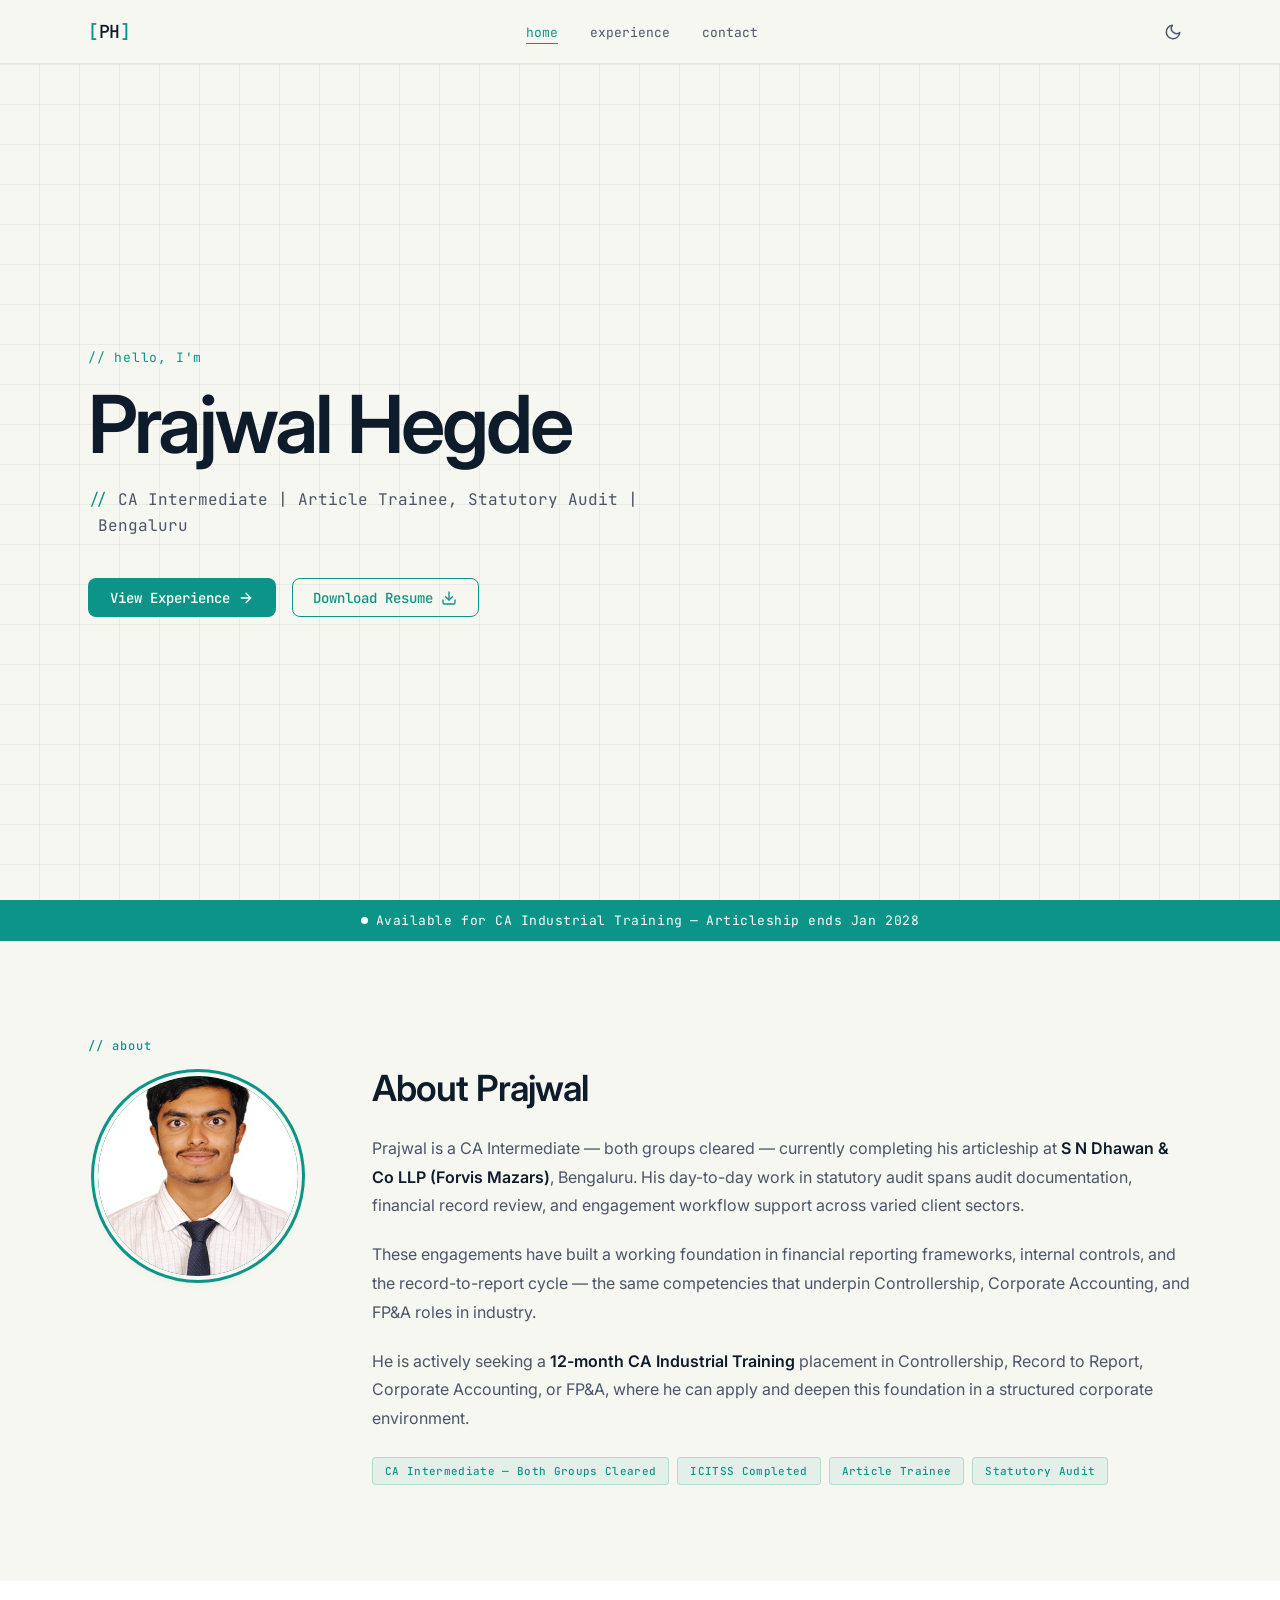
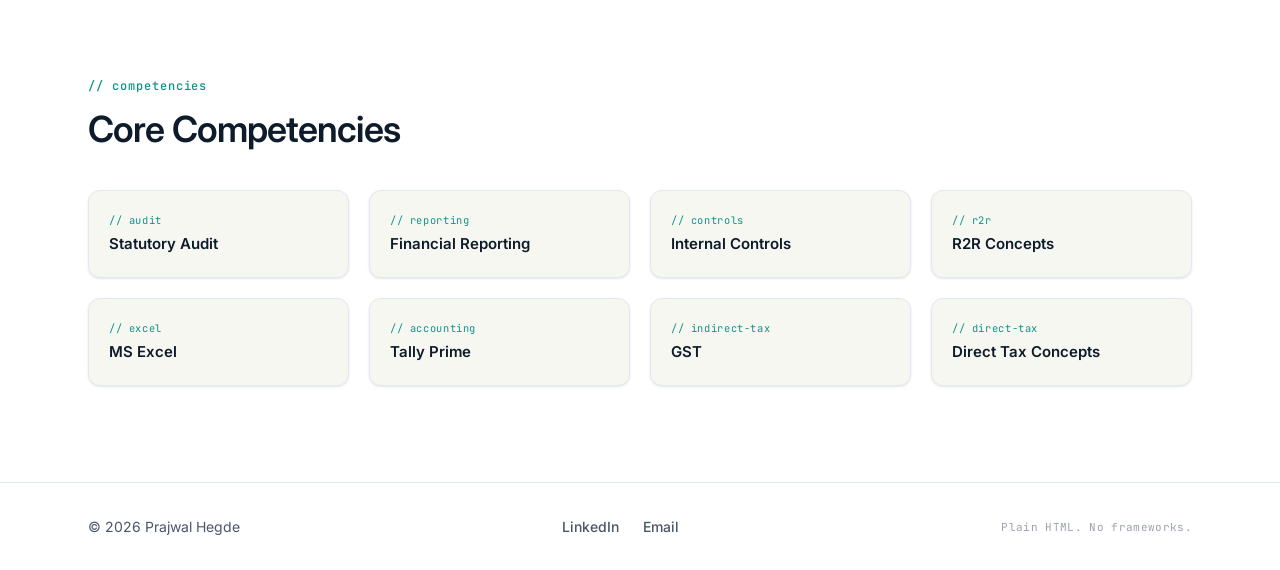
==== index.html @ f560e6fc "Build Stage 1 complete" ====
<!DOCTYPE html>
<html lang="en">
<head>
  <meta charset="UTF-8" />
  <meta name="viewport" content="width=device-width, initial-scale=1.0" />

  <!--
    NO-FLASH THEME SCRIPT
    Must run synchronously before any CSS is parsed or painted.
    Reads localStorage and sets data-theme on <html> immediately.
    Wrapped in try/catch so a blocked localStorage never breaks the page.
  -->
  <script>
    try {
      var _t = localStorage.getItem('theme');
      if (_t === 'dark' || _t === 'light') {
        document.documentElement.setAttribute('data-theme', _t);
      }
    } catch (e) {}
  </script>

  <!-- Primary meta -->
  <title>Prajwal Hegde | CA Intermediate &amp; Article Trainee</title>
  <meta name="description" content="Prajwal Hegde — CA Intermediate (both groups cleared), Article Trainee at S N Dhawan &amp; Co LLP (Forvis Mazars), Bengaluru. Seeking a 12-month CA Industrial Training in Controllership, R2R, Corporate Accounting or FP&A." />

  <!-- Open Graph / sharing -->
  <meta property="og:type"        content="website" />
  <meta property="og:title"       content="Prajwal Hegde | CA Intermediate &amp; Article Trainee" />
  <meta property="og:description" content="CA Intermediate (both groups cleared), Article Trainee at S N Dhawan &amp; Co LLP (Forvis Mazars). Seeking CA Industrial Training in Controllership / R2R / Corporate Accounting / FP&amp;A." />
  <meta property="og:image"       content="assets/Prajwal_Hegde_Profile_Photo.jpg" />
  <!-- Update og:url with your GitHub Pages URL before publishing -->
  <meta property="og:url"         content="https://prajwalhegde.github.io/" />

  <!-- Favicon: "PH" monogram SVG -->
  <link rel="icon" type="image/svg+xml" href="favicon.svg" />

  <!-- Google Fonts: Inter + JetBrains Mono -->
  <link rel="preconnect" href="https://fonts.googleapis.com" />
  <link rel="preconnect" href="https://fonts.gstatic.com" crossorigin />
  <link
    href="https://fonts.googleapis.com/css2?family=Inter:wght@400;500;600&family=JetBrains+Mono:wght@400;500&display=swap"
    rel="stylesheet"
  />

  <!-- Styles -->
  <link rel="stylesheet" href="styles.css" />
</head>

<body>

<!-- =================================================================
     SHARED HEADER — copy this block identically to every new page.
     On the active page: add  aria-current="page"  to the matching
     <a> in BOTH .nav-links and #nav-mobile-menu.
     ================================================================= -->
<header class="site-header">
  <div class="container">
    <nav class="nav-inner" aria-label="Main navigation">

      <!-- Logo -->
      <a href="index.html" class="nav-logo" aria-label="Prajwal Hegde — Home">
        <span class="nav-logo-bracket">[</span>PH<span class="nav-logo-bracket">]</span>
      </a>

      <!-- Desktop links -->
      <ul class="nav-links" role="list">
        <li><a href="index.html"       aria-current="page">home</a></li>
        <li><a href="experience.html"               >experience</a></li>
        <li><a href="contact.html"                  >contact</a></li>
      </ul>

      <!-- Theme toggle + hamburger -->
      <div class="nav-controls">

        <button class="theme-toggle" type="button" aria-label="Switch to dark theme">
          <!-- Moon icon: visible in light mode -->
          <svg class="icon-moon" viewBox="0 0 24 24" fill="none"
               stroke="currentColor" stroke-width="2"
               stroke-linecap="round" stroke-linejoin="round"
               aria-hidden="true" focusable="false">
            <path d="M21 12.79A9 9 0 1 1 11.21 3 7 7 0 0 0 21 12.79z"/>
          </svg>
          <!-- Sun icon: visible in dark mode -->
          <svg class="icon-sun" viewBox="0 0 24 24" fill="none"
               stroke="currentColor" stroke-width="2"
               stroke-linecap="round" stroke-linejoin="round"
               aria-hidden="true" focusable="false">
            <circle cx="12" cy="12" r="4"/>
            <line x1="12" y1="2"     x2="12" y2="6"    />
            <line x1="12" y1="18"    x2="12" y2="22"   />
            <line x1="4.93" y1="4.93"  x2="7.76" y2="7.76" />
            <line x1="16.24" y1="16.24" x2="19.07" y2="19.07"/>
            <line x1="2"  y1="12"    x2="6"  y2="12"   />
            <line x1="18" y1="12"    x2="22" y2="12"   />
            <line x1="4.93" y1="19.07" x2="7.76" y2="16.24"/>
            <line x1="16.24" y1="7.76"  x2="19.07" y2="4.93"/>
          </svg>
        </button>

        <button
          class="nav-toggle"
          type="button"
          aria-label="Open navigation menu"
          aria-expanded="false"
          aria-controls="nav-mobile-menu"
        >
          <span></span>
          <span></span>
          <span></span>
        </button>

      </div><!-- /nav-controls -->
    </nav>
  </div>
</header>

<!-- Mobile slide-in menu (outside .container so it spans full width) -->
<nav id="nav-mobile-menu" class="nav-mobile-menu" aria-label="Mobile navigation">
  <a href="index.html"       aria-current="page">home</a>
  <a href="experience.html"               >experience</a>
  <a href="contact.html"                  >contact</a>
</nav>
<!-- ================================================================= END SHARED HEADER -->


<main id="main-content">

  <!-- ============================================================
       HERO
       ============================================================ -->
  <section class="hero" aria-label="Introduction">
    <div class="container">
      <div class="hero-content">

        <p class="hero-eyebrow">// hello, I'm</p>

        <h1 class="hero-name">Prajwal Hegde</h1>

        <p class="hero-tagline">
          <span class="prompt" aria-hidden="true">//&nbsp;</span>CA
          Intermediate&nbsp;|&nbsp;Article Trainee, Statutory
          Audit&nbsp;|&nbsp;Bengaluru
        </p>

        <div class="hero-actions">
          <a href="experience.html" class="btn btn-primary">
            View Experience
            <!-- Arrow-right icon -->
            <svg viewBox="0 0 24 24" fill="none" stroke="currentColor"
                 stroke-width="2" stroke-linecap="round" stroke-linejoin="round"
                 width="16" height="16" aria-hidden="true" focusable="false">
              <line x1="5" y1="12" x2="19" y2="12"/>
              <polyline points="12 5 19 12 12 19"/>
            </svg>
          </a>

          <a href="assets/Prajwal_Hegde_Resume.pdf"
             class="btn btn-secondary"
             download
             aria-label="Download Prajwal Hegde's resume as a PDF">
            Download Resume
            <!-- Download icon -->
            <svg viewBox="0 0 24 24" fill="none" stroke="currentColor"
                 stroke-width="2" stroke-linecap="round" stroke-linejoin="round"
                 width="16" height="16" aria-hidden="true" focusable="false">
              <path d="M21 15v4a2 2 0 0 1-2 2H5a2 2 0 0 1-2-2v-4"/>
              <polyline points="7 10 12 15 17 10"/>
              <line x1="12" y1="15" x2="12" y2="3"/>
            </svg>
          </a>
        </div><!-- /hero-actions -->

      </div><!-- /hero-content -->
    </div>
  </section>


  <!-- ============================================================
       AVAILABILITY STRIP
       ============================================================ -->
  <div class="availability-strip" role="note" aria-label="Availability for CA Industrial Training">
    <div class="container">
      <div class="strip-inner">
        <span class="availability-dot" aria-hidden="true"></span>
        Available for CA Industrial Training&ensp;&mdash;&ensp;Articleship ends Jan&nbsp;2028
      </div>
    </div>
  </div>


  <!-- ============================================================
       ABOUT
       ============================================================ -->
  <section class="section section-about" id="about" aria-labelledby="about-heading">
    <div class="container">

      <span class="section-label" aria-hidden="true">// about</span>

      <div class="about-grid">

        <!-- Photo / placeholder -->
        <div class="avatar-wrap reveal">
          <!--
            The .avatar container shows "PH" initials by default.
            When photo.jpg loads, the <img> sits on top (z-index: 2)
            and covers the initials automatically — no JS required.
            onerror hides any broken-image icon if the file is absent.
          -->
          <div class="avatar" role="img" aria-label="Profile photo of Prajwal Hegde">
            <span class="avatar-initials" aria-hidden="true">PH</span>
            <img
              src="assets/Prajwal_Hegde_Profile_Photo.jpg"
              alt="Prajwal Hegde"
              onerror="this.style.display='none'"
            />
          </div>
        </div>

        <!-- Text column -->
        <div class="about-text">

          <h2 id="about-heading" class="section-title reveal">About Prajwal</h2>

          <p class="reveal reveal-d1">
            Prajwal is a CA Intermediate — both groups cleared — currently completing his
            articleship at <strong>S&nbsp;N Dhawan &amp; Co&nbsp;LLP (Forvis Mazars)</strong>,
            Bengaluru. His day-to-day work in statutory audit spans audit documentation,
            financial record review, and engagement workflow support across varied client sectors.
          </p>

          <p class="reveal reveal-d2">
            These engagements have built a working foundation in financial reporting frameworks,
            internal controls, and the record-to-report cycle — the same competencies that
            underpin Controllership, Corporate Accounting, and FP&amp;A roles in industry.
          </p>

          <p class="reveal reveal-d3">
            He is actively seeking a <strong>12-month CA Industrial Training</strong> placement
            in Controllership, Record to Report, Corporate Accounting, or FP&amp;A, where he
            can apply and deepen this foundation in a structured corporate environment.
          </p>

          <div class="about-tags reveal reveal-d4" aria-label="Qualifications">
            <span class="tag">CA Intermediate — Both Groups Cleared</span>
            <span class="tag">ICITSS Completed</span>
            <span class="tag">Article Trainee</span>
            <span class="tag">Statutory Audit</span>
          </div>

        </div><!-- /about-text -->

      </div><!-- /about-grid -->
    </div>
  </section>


  <!-- ============================================================
       CORE COMPETENCIES
       ============================================================ -->
  <section class="section section-competencies" id="competencies" aria-labelledby="comp-heading">
    <div class="container">

      <span class="section-label" aria-hidden="true">// competencies</span>
      <h2 id="comp-heading" class="section-title reveal">Core Competencies</h2>

      <div class="comp-grid">

        <div class="comp-card reveal reveal-d1">
          <span class="comp-label">// audit</span>
          <strong class="comp-name">Statutory Audit</strong>
        </div>

        <div class="comp-card reveal reveal-d2">
          <span class="comp-label">// reporting</span>
          <strong class="comp-name">Financial Reporting</strong>
        </div>

        <div class="comp-card reveal reveal-d3">
          <span class="comp-label">// controls</span>
          <strong class="comp-name">Internal Controls</strong>
        </div>

        <div class="comp-card reveal reveal-d4">
          <span class="comp-label">// r2r</span>
          <strong class="comp-name">R2R Concepts</strong>
        </div>

        <div class="comp-card reveal reveal-d5">
          <span class="comp-label">// excel</span>
          <strong class="comp-name">MS Excel</strong>
        </div>

        <div class="comp-card reveal reveal-d6">
          <span class="comp-label">// accounting</span>
          <strong class="comp-name">Tally Prime</strong>
        </div>

        <div class="comp-card reveal reveal-d7">
          <span class="comp-label">// indirect-tax</span>
          <strong class="comp-name">GST</strong>
        </div>

        <div class="comp-card reveal reveal-d8">
          <span class="comp-label">// direct-tax</span>
          <strong class="comp-name">Direct Tax Concepts</strong>
        </div>

      </div><!-- /comp-grid -->
    </div>
  </section>

</main>


<!-- =================================================================
     SHARED FOOTER — copy this block identically to every new page.
     ================================================================= -->
<footer class="site-footer">
  <div class="container">
    <div class="footer-inner">

      <p class="footer-copy">&copy; 2026 Prajwal Hegde</p>

      <nav class="footer-links" aria-label="Footer navigation">
        <a
          href="https://www.linkedin.com/in/prajwal-hegde-work"
          target="_blank"
          rel="noopener noreferrer"
          aria-label="Prajwal Hegde on LinkedIn (opens in new tab)"
        >LinkedIn</a>
        <a
          href="mailto:prajwalhegde.work@gmail.com"
          aria-label="Send Prajwal an email"
        >Email</a>
      </nav>

      <p class="footer-meta">Plain HTML. No frameworks.</p>

    </div>
  </div>
</footer>
<!-- ================================================================= END SHARED FOOTER -->


<script src="script.js"></script>
</body>
</html>
---- styles.css ----
/* ============================================================
   STYLES.CSS — Prajwal Hegde Personal Profile
   Design system: "Ledger meets Terminal"
   Mobile-first. Tested at 375 / 768 / 1280 px.
   ============================================================ */

/* ---- Google Fonts ---- */
@import url('https://fonts.googleapis.com/css2?family=Inter:wght@400;500;600&family=JetBrains+Mono:wght@400;500&display=swap');

/* ============================================================
   1. CSS CUSTOM PROPERTIES
   ============================================================ */

:root {
  /* --- Light theme (default) --- */
  --bg:                 #F7F7F2;
  --surface:            #FFFFFF;
  --text:               #0D1B2A;
  --text-muted:         #4A5568;
  --accent:             #0D9488;   /* teal — ≥4.5:1 on --bg and --surface */
  --accent-hover:       #0F766E;
  --accent-subtle-bg:   rgba(13, 148, 136, 0.08);
  --accent-subtle-bd:   rgba(13, 148, 136, 0.22);
  --border:             #E2E8F0;
  --grid-line:          rgba(13, 27, 42, 0.055);
  --shadow-sm:          0 1px 3px rgba(13, 27, 42, 0.08), 0 1px 2px rgba(13, 27, 42, 0.04);
  --shadow-md:          0 4px 12px rgba(13, 27, 42, 0.10), 0 2px 6px rgba(13, 27, 42, 0.05);
  --shadow-hover:       0 8px 24px rgba(13, 27, 42, 0.12), 0 4px 10px rgba(13, 27, 42, 0.07);

  /* --- Typography --- */
  --font-sans: 'Inter', ui-sans-serif, system-ui, -apple-system, sans-serif;
  --font-mono: 'JetBrains Mono', ui-monospace, 'Cascadia Code', 'Fira Mono', monospace;

  /* --- Spacing scale (rem) --- */
  --s-1:  0.25rem;
  --s-2:  0.5rem;
  --s-3:  0.75rem;
  --s-4:  1rem;
  --s-5:  1.25rem;
  --s-6:  1.5rem;
  --s-8:  2rem;
  --s-10: 2.5rem;
  --s-12: 3rem;
  --s-16: 4rem;
  --s-20: 5rem;
  --s-24: 6rem;

  /* --- Layout --- */
  --container-max: 1200px;
  --container-pad: var(--s-6);
  --nav-h:         64px;

  /* --- Radii --- */
  --r-sm:  4px;
  --r-md:  8px;
  --r-lg:  12px;
  --r-xl:  16px;

  /* --- Transitions --- */
  --t-fast:  150ms ease;
  --t-base:  220ms ease;
  --t-slow:  380ms ease;
}

/* --- Dark theme override --- */
[data-theme="dark"] {
  --bg:                 #0F1923;
  --surface:            #182535;
  --text:               #EDF2F7;
  --text-muted:         #94A3B8;
  --accent:             #2DD4BF;   /* brighter teal — ≥4.5:1 on dark bg */
  --accent-hover:       #5EEAD4;
  --accent-subtle-bg:   rgba(45, 212, 191, 0.10);
  --accent-subtle-bd:   rgba(45, 212, 191, 0.25);
  --border:             #1E3148;
  --grid-line:          rgba(237, 242, 247, 0.04);
  --shadow-sm:          0 1px 3px rgba(0, 0, 0, 0.30), 0 1px 2px rgba(0, 0, 0, 0.20);
  --shadow-md:          0 4px 12px rgba(0, 0, 0, 0.35), 0 2px 6px rgba(0, 0, 0, 0.25);
  --shadow-hover:       0 8px 24px rgba(0, 0, 0, 0.45), 0 4px 10px rgba(0, 0, 0, 0.30);
}


/* ============================================================
   2. RESET & BASE
   ============================================================ */

*,
*::before,
*::after {
  box-sizing: border-box;
  margin: 0;
  padding: 0;
}

html {
  scroll-behavior: smooth;
  -webkit-text-size-adjust: 100%;
  font-size: 16px;
}

body {
  font-family: var(--font-sans);
  font-size: 1rem;
  line-height: 1.65;
  background-color: var(--bg);
  color: var(--text);
  min-height: 100vh;
  /* Smooth theme transitions everywhere except on page load
     (the no-flash script sets data-theme before paint). */
  transition:
    background-color var(--t-slow),
    color          var(--t-slow);
}

/* Prevent scroll when mobile menu is open */
body.menu-open {
  overflow: hidden;
}

img {
  max-width: 100%;
  display: block;
}

a {
  color: var(--accent);
  text-decoration: none;
  transition: color var(--t-base);
}

a:hover {
  color: var(--accent-hover);
}

button {
  cursor: pointer;
  font-family: inherit;
  border: none;
  background: none;
  padding: 0;
}

ul,
ol {
  list-style: none;
}

strong {
  font-weight: 600;
}


/* ============================================================
   3. FOCUS STYLES
   Visible, high-contrast, keyboard-only.
   ============================================================ */

:focus {
  outline: none;
}

:focus-visible {
  outline: 2px solid var(--accent);
  outline-offset: 3px;
  border-radius: var(--r-sm);
}


/* ============================================================
   4. UTILITIES
   ============================================================ */

/* Visually hidden but accessible to screen readers */
.sr-only {
  position: absolute;
  width: 1px;
  height: 1px;
  padding: 0;
  margin: -1px;
  overflow: hidden;
  clip: rect(0, 0, 0, 0);
  white-space: nowrap;
  border-width: 0;
}

/* Responsive container */
.container {
  width: 100%;
  max-width: var(--container-max);
  margin-inline: auto;
  padding-inline: var(--container-pad);
}

@media (min-width: 768px) {
  .container {
    padding-inline: var(--s-8);
  }
}

@media (min-width: 1280px) {
  .container {
    padding-inline: var(--s-12);
  }
}


/* ============================================================
   5. SHARED SECTION TYPOGRAPHY
   ============================================================ */

/* Monospace decorative label: "// section-name" */
.section-label {
  font-family: var(--font-mono);
  font-size: 0.75rem;
  font-weight: 500;
  color: var(--accent);
  letter-spacing: 0.08em;
  text-transform: lowercase;
  margin-bottom: var(--s-3);
  display: block;
}

/* Section heading */
.section-title {
  font-size: clamp(1.5rem, 3.5vw, 2.25rem);
  font-weight: 600;
  letter-spacing: -0.025em;
  line-height: 1.15;
  color: var(--text);
  margin-bottom: var(--s-10);
}

/* Standard section padding */
.section {
  padding-block: var(--s-20);
}

@media (min-width: 768px) {
  .section {
    padding-block: var(--s-24);
  }
}


/* ============================================================
   6. BUTTONS
   ============================================================ */

.btn {
  display: inline-flex;
  align-items: center;
  gap: var(--s-2);
  padding: 0.65rem 1.3rem;
  border-radius: var(--r-md);
  font-family: var(--font-mono);
  font-size: 0.875rem;
  font-weight: 500;
  line-height: 1;
  white-space: nowrap;
  text-decoration: none;
  transition:
    background-color var(--t-base),
    color            var(--t-base),
    box-shadow       var(--t-base),
    transform        var(--t-base),
    border-color     var(--t-base);
  cursor: pointer;
}

.btn:focus-visible {
  outline-offset: 4px;
}

/* Primary: filled teal */
.btn-primary {
  background-color: var(--accent);
  color: #fff;
  border: 1px solid transparent;
}

[data-theme="dark"] .btn-primary {
  color: #0D1B2A;
}

.btn-primary:hover {
  background-color: var(--accent-hover);
  color: #fff;
  transform: translateY(-2px);
  box-shadow: var(--shadow-hover);
}

[data-theme="dark"] .btn-primary:hover {
  color: #0D1B2A;
}

/* Secondary: outlined */
.btn-secondary {
  background-color: transparent;
  color: var(--accent);
  border: 1px solid var(--accent);
}

.btn-secondary:hover {
  background-color: var(--accent);
  color: #fff;
  transform: translateY(-2px);
  box-shadow: var(--shadow-hover);
}

[data-theme="dark"] .btn-secondary:hover {
  color: #0D1B2A;
}


/* ============================================================
   7. SITE HEADER & NAVIGATION
   ============================================================ */

.site-header {
  position: sticky;
  top: 0;
  z-index: 200;
  height: var(--nav-h);
  background-color: var(--bg);
  border-bottom: 1px solid var(--border);
  display: flex;
  align-items: center;
  transition:
    background-color var(--t-slow),
    border-color     var(--t-slow);

  /* Subtle glass on supporting browsers */
  backdrop-filter: blur(12px);
  -webkit-backdrop-filter: blur(12px);
}

.nav-inner {
  display: flex;
  align-items: center;
  justify-content: space-between;
  gap: var(--s-4);
}

/* --- Logo --- */
.nav-logo {
  font-family: var(--font-mono);
  font-size: 1.125rem;
  font-weight: 500;
  color: var(--text);
  text-decoration: none;
  letter-spacing: -0.02em;
  transition: color var(--t-base);
  flex-shrink: 0;
}

.nav-logo:hover {
  color: var(--accent);
}

.nav-logo-bracket {
  color: var(--accent);
  transition: color var(--t-base);
}

/* --- Desktop nav links --- */
.nav-links {
  display: none;
  align-items: center;
  gap: var(--s-8);
}

@media (min-width: 768px) {
  .nav-links {
    display: flex;
  }
}

.nav-links a {
  font-family: var(--font-mono);
  font-size: 0.8125rem;
  color: var(--text-muted);
  text-decoration: none;
  position: relative;
  padding-bottom: 3px;
  transition: color var(--t-base);
}

/* Animated underline */
.nav-links a::after {
  content: '';
  position: absolute;
  bottom: 0;
  left: 0;
  right: 0;
  height: 1.5px;
  background-color: var(--accent);
  transform: scaleX(0);
  transform-origin: left center;
  transition: transform var(--t-base);
}

.nav-links a:hover,
.nav-links a[aria-current="page"] {
  color: var(--accent);
}

.nav-links a:hover::after,
.nav-links a[aria-current="page"]::after {
  transform: scaleX(1);
}

/* --- Nav controls group --- */
.nav-controls {
  display: flex;
  align-items: center;
  gap: var(--s-2);
}

/* --- Theme toggle button --- */
.theme-toggle {
  display: flex;
  align-items: center;
  justify-content: center;
  width: 38px;
  height: 38px;
  border-radius: var(--r-md);
  color: var(--text-muted);
  transition:
    color            var(--t-base),
    background-color var(--t-base);
}

.theme-toggle:hover {
  color: var(--accent);
  background-color: var(--accent-subtle-bg);
}

.theme-toggle svg {
  width: 18px;
  height: 18px;
  flex-shrink: 0;
}

/* Show the correct icon per theme */
.icon-moon { display: block; }
.icon-sun  { display: none;  }

[data-theme="dark"] .icon-moon { display: none;  }
[data-theme="dark"] .icon-sun  { display: block; }

/* --- Hamburger button --- */
.nav-toggle {
  display: flex;
  flex-direction: column;
  justify-content: space-between;
  width: 24px;
  height: 15px;
  color: var(--text);
  transition: color var(--t-base);
}

.nav-toggle span {
  display: block;
  height: 1.5px;
  background-color: currentColor;
  border-radius: 2px;
  transform-origin: center;
  transition:
    transform var(--t-base),
    opacity   var(--t-base);
}

/* X state when menu is open */
.nav-toggle[aria-expanded="true"] span:nth-child(1) {
  transform: translateY(6.75px) rotate(45deg);
}
.nav-toggle[aria-expanded="true"] span:nth-child(2) {
  opacity: 0;
  transform: scaleX(0);
}
.nav-toggle[aria-expanded="true"] span:nth-child(3) {
  transform: translateY(-6.75px) rotate(-45deg);
}

@media (min-width: 768px) {
  .nav-toggle {
    display: none;
  }
}


/* ============================================================
   8. MOBILE MENU OVERLAY
   ============================================================ */

.nav-mobile-menu {
  position: fixed;
  inset: var(--nav-h) 0 0 0;
  z-index: 199;
  background-color: var(--bg);
  border-top: 1px solid var(--border);
  display: flex;
  flex-direction: column;
  padding: var(--s-8) var(--container-pad);
  gap: 0;
  overflow-y: auto;

  /* Slide in from the right */
  transform: translateX(100%);
  transition:
    transform        300ms cubic-bezier(0.4, 0, 0.2, 1),
    background-color var(--t-slow),
    border-color     var(--t-slow);
}

.nav-mobile-menu.is-open {
  transform: translateX(0);
}

.nav-mobile-menu a {
  font-family: var(--font-mono);
  font-size: 1.25rem;
  color: var(--text);
  text-decoration: none;
  padding: var(--s-5) 0;
  border-bottom: 1px solid var(--border);
  transition:
    color        var(--t-base),
    border-color var(--t-slow);
}

.nav-mobile-menu a:last-child {
  border-bottom: none;
}

.nav-mobile-menu a:hover,
.nav-mobile-menu a[aria-current="page"] {
  color: var(--accent);
}

/* Hidden on desktop */
@media (min-width: 768px) {
  .nav-mobile-menu {
    display: none !important;
  }
}


/* ============================================================
   9. HERO SECTION
   ============================================================ */

.hero {
  min-height: calc(100svh - var(--nav-h));
  display: flex;
  align-items: center;
  position: relative;
  background-color: var(--bg);

  /* Spreadsheet grid texture — ledger lines */
  background-image:
    repeating-linear-gradient(
      0deg,
      transparent,
      transparent 39px,
      var(--grid-line) 39px,
      var(--grid-line) 40px
    ),
    repeating-linear-gradient(
      90deg,
      transparent,
      transparent 39px,
      var(--grid-line) 39px,
      var(--grid-line) 40px
    );
  background-size: 40px 40px;

  transition: background-color var(--t-slow);
}

.hero-content {
  padding-block: var(--s-16);
  max-width: 800px;
}

/* Staggered fade-in-up for hero elements on page load */
.hero-eyebrow,
.hero-name,
.hero-tagline,
.hero-actions {
  animation: fadeInUp 0.65s ease both;
}

.hero-eyebrow  { animation-delay: 0.05s; }
.hero-name     { animation-delay: 0.15s; }
.hero-tagline  { animation-delay: 0.25s; }
.hero-actions  { animation-delay: 0.38s; }

@keyframes fadeInUp {
  from {
    opacity: 0;
    transform: translateY(20px);
  }
  to {
    opacity: 1;
    transform: translateY(0);
  }
}

@media (prefers-reduced-motion: reduce) {
  .hero-eyebrow,
  .hero-name,
  .hero-tagline,
  .hero-actions {
    animation: none;
  }
}

/* Small mono line above the name */
.hero-eyebrow {
  font-family: var(--font-mono);
  font-size: 0.8125rem;
  color: var(--accent);
  letter-spacing: 0.06em;
  margin-bottom: var(--s-3);
}

/* Main name */
.hero-name {
  font-size: clamp(2.75rem, 7vw, 5rem);
  font-weight: 600;
  letter-spacing: -0.035em;
  line-height: 1.08;
  color: var(--text);
  margin-bottom: var(--s-5);
}

/* Mono tagline — the "terminal line" */
.hero-tagline {
  font-family: var(--font-mono);
  font-size: clamp(0.8125rem, 2vw, 1rem);
  color: var(--text-muted);
  line-height: 1.6;
  margin-bottom: var(--s-10);
  max-width: 600px;
}

.hero-tagline .prompt {
  color: var(--accent);
  user-select: none;
}

/* CTA row */
.hero-actions {
  display: flex;
  flex-wrap: wrap;
  gap: var(--s-4);
  align-items: center;
}


/* ============================================================
   10. AVAILABILITY STRIP
   ============================================================ */

.availability-strip {
  background-color: var(--accent);
  padding-block: 0.6rem;
  font-family: var(--font-mono);
  font-size: 0.8125rem;
  letter-spacing: 0.04em;
  color: #fff;
  transition: background-color var(--t-slow);
}

[data-theme="dark"] .availability-strip {
  color: #0D1B2A;
}

.availability-strip .strip-inner {
  display: flex;
  align-items: center;
  justify-content: center;
  gap: var(--s-2);
}

/* Pulsing green dot */
.availability-dot {
  display: inline-block;
  width: 7px;
  height: 7px;
  border-radius: 50%;
  background-color: currentColor;
  flex-shrink: 0;
  animation: dot-pulse 2.2s ease-in-out infinite;
}

@keyframes dot-pulse {
  0%, 100% { opacity: 1;   transform: scale(1);    }
  50%       { opacity: 0.4; transform: scale(0.85); }
}

@media (prefers-reduced-motion: reduce) {
  .availability-dot {
    animation: none;
  }
}


/* ============================================================
   11. ABOUT SECTION
   ============================================================ */

.section-about {
  background-color: var(--bg);
  transition: background-color var(--t-slow);
}

/* Two-column layout: avatar | text */
.about-grid {
  display: grid;
  grid-template-columns: 1fr;
  gap: var(--s-10);
}

@media (min-width: 768px) {
  .about-grid {
    grid-template-columns: 220px 1fr;
    gap: var(--s-16);
    align-items: start;
  }
}

/* --- Avatar / photo placeholder --- */
.avatar-wrap {
  display: flex;
  justify-content: center;

  /* On desktop, keep the avatar centred in its column */
  @media (min-width: 768px) {
    padding-top: var(--s-2);
  }
}

.avatar {
  position: relative;
  width: 180px;
  height: 180px;
  border-radius: 50%;
  background-color: var(--accent);
  display: flex;
  align-items: center;
  justify-content: center;
  overflow: hidden;
  flex-shrink: 0;

  /* Ring: matches page bg to fake a gap, then accent for the ring */
  box-shadow:
    0 0 0 4px var(--bg),
    0 0 0 7px var(--accent),
    var(--shadow-md);

  transition:
    background-color var(--t-slow),
    box-shadow       var(--t-slow);
}

@media (min-width: 768px) {
  .avatar {
    width: 200px;
    height: 200px;
  }
}

/* PH initials — visible until photo loads */
.avatar-initials {
  font-family: var(--font-mono);
  font-size: 2.5rem;
  font-weight: 500;
  letter-spacing: -0.04em;
  color: #fff;
  pointer-events: none;
  user-select: none;
  position: relative;
  z-index: 1;
}

[data-theme="dark"] .avatar-initials {
  color: #0D1B2A;
}

/* Photo sits on top of initials when it loads */
.avatar img {
  position: absolute;
  inset: 0;
  width: 100%;
  height: 100%;
  object-fit: cover;
  border-radius: 50%;
  z-index: 2;
}

/* --- About text column --- */
.about-text .section-title {
  margin-bottom: var(--s-6);
}

.about-text p {
  color: var(--text-muted);
  line-height: 1.8;
  margin-bottom: var(--s-5);
  font-size: 1rem;
}

.about-text p strong {
  color: var(--text);
}

/* Qualification tags */
.about-tags {
  display: flex;
  flex-wrap: wrap;
  gap: var(--s-2);
  margin-top: var(--s-6);
}

.tag {
  font-family: var(--font-mono);
  font-size: 0.6875rem;
  font-weight: 500;
  color: var(--accent);
  background-color: var(--accent-subtle-bg);
  border: 1px solid var(--accent-subtle-bd);
  padding: var(--s-1) var(--s-3);
  border-radius: var(--r-sm);
  white-space: nowrap;
  letter-spacing: 0.03em;
  transition:
    color            var(--t-slow),
    background-color var(--t-slow),
    border-color     var(--t-slow);
}


/* ============================================================
   12. CORE COMPETENCIES SECTION
   ============================================================ */

.section-competencies {
  background-color: var(--surface);
  transition: background-color var(--t-slow);
}

/* 2 columns on mobile, 4 on tablet+ */
.comp-grid {
  display: grid;
  grid-template-columns: repeat(2, 1fr);
  gap: var(--s-4);
}

@media (min-width: 768px) {
  .comp-grid {
    grid-template-columns: repeat(4, 1fr);
    gap: var(--s-5);
  }
}

.comp-card {
  background-color: var(--bg);
  border: 1px solid var(--border);
  border-radius: var(--r-lg);
  padding: var(--s-6) var(--s-5);
  display: flex;
  flex-direction: column;
  gap: var(--s-2);
  box-shadow: var(--shadow-sm);
  position: relative;
  overflow: hidden;
  transition:
    box-shadow       var(--t-base),
    transform        var(--t-base),
    background-color var(--t-slow),
    border-color     var(--t-slow);
}

/* Teal accent bar on hover */
.comp-card::before {
  content: '';
  position: absolute;
  top: 0;
  left: 0;
  right: 0;
  height: 2px;
  background-color: var(--accent);
  transform: scaleX(0);
  transform-origin: left center;
  transition: transform var(--t-base);
}

.comp-card:hover {
  box-shadow: var(--shadow-hover);
  transform: translateY(-3px);
}

.comp-card:hover::before {
  transform: scaleX(1);
}

/* Small mono comment label */
.comp-label {
  font-family: var(--font-mono);
  font-size: 0.65rem;
  color: var(--accent);
  letter-spacing: 0.06em;
  line-height: 1;
}

/* Main competency name */
.comp-name {
  font-size: 0.9375rem;
  font-weight: 600;
  color: var(--text);
  line-height: 1.3;
}


/* ============================================================
   13. SITE FOOTER
   ============================================================ */

.site-footer {
  background-color: var(--surface);
  border-top: 1px solid var(--border);
  padding-block: var(--s-8);
  transition:
    background-color var(--t-slow),
    border-color     var(--t-slow);
}

.footer-inner {
  display: flex;
  flex-direction: column;
  align-items: center;
  gap: var(--s-5);
  text-align: center;
}

@media (min-width: 768px) {
  .footer-inner {
    flex-direction: row;
    justify-content: space-between;
    text-align: left;
    gap: var(--s-4);
  }
}

.footer-copy {
  font-size: 0.875rem;
  color: var(--text-muted);
}

.footer-links {
  display: flex;
  align-items: center;
  gap: var(--s-6);
}

.footer-links a {
  font-size: 0.875rem;
  font-weight: 500;
  color: var(--text-muted);
  transition: color var(--t-base);
}

.footer-links a:hover {
  color: var(--accent);
}

.footer-meta {
  font-family: var(--font-mono);
  font-size: 0.6875rem;
  color: var(--text-muted);
  opacity: 0.55;
  letter-spacing: 0.03em;
}


/* ============================================================
   14. SCROLL-REVEAL ANIMATIONS
   IntersectionObserver in script.js adds .is-visible.
   prefers-reduced-motion: show immediately, no transition.
   ============================================================ */

.reveal {
  opacity: 0;
  transform: translateY(26px);
  transition:
    opacity   0.65s ease,
    transform 0.65s ease;
}

.reveal.is-visible {
  opacity: 1;
  transform: translateY(0);
}

/* Stagger delays for sibling elements */
.reveal-d1 { transition-delay: 0.08s; }
.reveal-d2 { transition-delay: 0.16s; }
.reveal-d3 { transition-delay: 0.24s; }
.reveal-d4 { transition-delay: 0.32s; }
.reveal-d5 { transition-delay: 0.40s; }
.reveal-d6 { transition-delay: 0.48s; }
.reveal-d7 { transition-delay: 0.56s; }
.reveal-d8 { transition-delay: 0.64s; }

/* Honour the user's motion preference */
@media (prefers-reduced-motion: reduce) {
  .reveal {
    opacity: 1;
    transform: none;
    transition: none !important;
  }
}
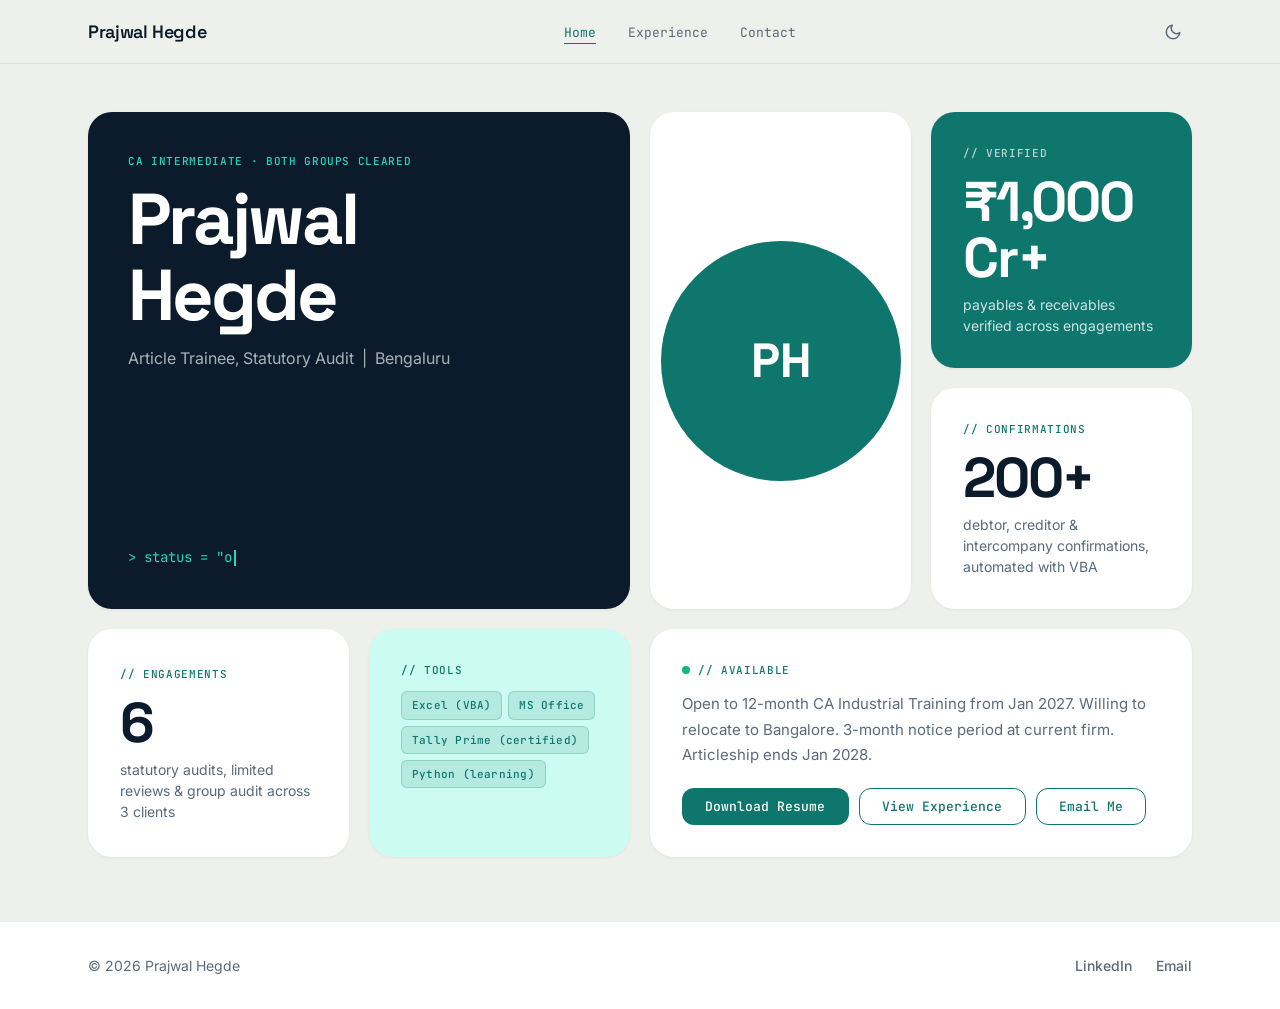
==== commit baf302d8: "WIP before gallery and contact update" ====
--- a/index.html
+++ b/index.html
@@ -4,12 +4,7 @@
   <meta charset="UTF-8" />
   <meta name="viewport" content="width=device-width, initial-scale=1.0" />
 
-  <!--
-    NO-FLASH THEME SCRIPT
-    Must run synchronously before any CSS is parsed or painted.
-    Reads localStorage and sets data-theme on <html> immediately.
-    Wrapped in try/catch so a blocked localStorage never breaks the page.
-  -->
+  <!-- No-flash theme: runs before CSS paint -->
   <script>
     try {
       var _t = localStorage.getItem('theme');
@@ -19,328 +14,178 @@
     } catch (e) {}
   </script>
 
-  <!-- Primary meta -->
-  <title>Prajwal Hegde | CA Intermediate &amp; Article Trainee</title>
-  <meta name="description" content="Prajwal Hegde — CA Intermediate (both groups cleared), Article Trainee at S N Dhawan &amp; Co LLP (Forvis Mazars), Bengaluru. Seeking a 12-month CA Industrial Training in Controllership, R2R, Corporate Accounting or FP&A." />
+  <title>Prajwal Hegde | CA Intermediate · Article Trainee</title>
+  <meta name="description" content="Prajwal Hegde — CA Intermediate (both groups cleared), Article Trainee in Statutory Audit at S N Dhawan &amp; Co LLP (Forvis Mazars), Bengaluru. Seeking 12-month CA Industrial Training in Controllership, R2R, Corporate Accounting or FP&amp;A." />
 
-  <!-- Open Graph / sharing -->
+  <!-- Open Graph -->
   <meta property="og:type"        content="website" />
-  <meta property="og:title"       content="Prajwal Hegde | CA Intermediate &amp; Article Trainee" />
+  <meta property="og:title"       content="Prajwal Hegde | CA Intermediate · Article Trainee" />
   <meta property="og:description" content="CA Intermediate (both groups cleared), Article Trainee at S N Dhawan &amp; Co LLP (Forvis Mazars). Seeking CA Industrial Training in Controllership / R2R / Corporate Accounting / FP&amp;A." />
-  <meta property="og:image"       content="assets/Prajwal_Hegde_Profile_Photo.jpg" />
-  <!-- Update og:url with your GitHub Pages URL before publishing -->
-  <meta property="og:url"         content="https://prajwalhegde.github.io/" />
+  <meta property="og:image"       content="https://prajwal-hegde-work.github.io/Personal-Site/assets/Prajwal_Hegde_Profile_Photo.jpg" />
+  <meta property="og:url"         content="https://prajwal-hegde-work.github.io/Personal-Site/" />
 
-  <!-- Favicon: "PH" monogram SVG -->
+  <!-- Favicon -->
   <link rel="icon" type="image/svg+xml" href="favicon.svg" />
 
-  <!-- Google Fonts: Inter + JetBrains Mono -->
+  <!-- Google Fonts: Space Grotesk + Inter + JetBrains Mono -->
   <link rel="preconnect" href="https://fonts.googleapis.com" />
   <link rel="preconnect" href="https://fonts.gstatic.com" crossorigin />
-  <link
-    href="https://fonts.googleapis.com/css2?family=Inter:wght@400;500;600&family=JetBrains+Mono:wght@400;500&display=swap"
-    rel="stylesheet"
-  />
+  <link href="https://fonts.googleapis.com/css2?family=Inter:wght@400;500&family=JetBrains+Mono:wght@400;500&family=Space+Grotesk:wght@500;600;700&display=swap" rel="stylesheet" />
 
-  <!-- Styles -->
   <link rel="stylesheet" href="styles.css" />
 </head>
 
 <body>
 
-<!-- =================================================================
-     SHARED HEADER — copy this block identically to every new page.
-     On the active page: add  aria-current="page"  to the matching
-     <a> in BOTH .nav-links and #nav-mobile-menu.
-     ================================================================= -->
+<!-- ============================================================
+     SHARED HEADER — identical on every page.
+     Mark the active link with aria-current="page" in BOTH
+     .nav-links AND #nav-mobile-menu.
+     ============================================================ -->
 <header class="site-header">
   <div class="container">
     <nav class="nav-inner" aria-label="Main navigation">
 
-      <!-- Logo -->
-      <a href="index.html" class="nav-logo" aria-label="Prajwal Hegde — Home">
-        <span class="nav-logo-bracket">[</span>PH<span class="nav-logo-bracket">]</span>
-      </a>
+      <a href="index.html" class="nav-logo" aria-label="Prajwal Hegde — Home">Prajwal Hegde</a>
 
-      <!-- Desktop links -->
       <ul class="nav-links" role="list">
-        <li><a href="index.html"       aria-current="page">home</a></li>
-        <li><a href="experience.html"               >experience</a></li>
-        <li><a href="contact.html"                  >contact</a></li>
+        <li><a href="index.html"      aria-current="page">Home</a></li>
+        <li><a href="experience.html"                     >Experience</a></li>
+        <li><a href="contact.html"                        >Contact</a></li>
       </ul>
 
-      <!-- Theme toggle + hamburger -->
       <div class="nav-controls">
-
         <button class="theme-toggle" type="button" aria-label="Switch to dark theme">
-          <!-- Moon icon: visible in light mode -->
-          <svg class="icon-moon" viewBox="0 0 24 24" fill="none"
-               stroke="currentColor" stroke-width="2"
-               stroke-linecap="round" stroke-linejoin="round"
-               aria-hidden="true" focusable="false">
+          <svg class="icon-moon" viewBox="0 0 24 24" fill="none" stroke="currentColor" stroke-width="2" stroke-linecap="round" stroke-linejoin="round" aria-hidden="true" focusable="false">
             <path d="M21 12.79A9 9 0 1 1 11.21 3 7 7 0 0 0 21 12.79z"/>
           </svg>
-          <!-- Sun icon: visible in dark mode -->
-          <svg class="icon-sun" viewBox="0 0 24 24" fill="none"
-               stroke="currentColor" stroke-width="2"
-               stroke-linecap="round" stroke-linejoin="round"
-               aria-hidden="true" focusable="false">
-            <circle cx="12" cy="12" r="4"/>
-            <line x1="12" y1="2"     x2="12" y2="6"    />
-            <line x1="12" y1="18"    x2="12" y2="22"   />
-            <line x1="4.93" y1="4.93"  x2="7.76" y2="7.76" />
-            <line x1="16.24" y1="16.24" x2="19.07" y2="19.07"/>
-            <line x1="2"  y1="12"    x2="6"  y2="12"   />
-            <line x1="18" y1="12"    x2="22" y2="12"   />
-            <line x1="4.93" y1="19.07" x2="7.76" y2="16.24"/>
-            <line x1="16.24" y1="7.76"  x2="19.07" y2="4.93"/>
+          <svg class="icon-sun" viewBox="0 0 24 24" fill="none" stroke="currentColor" stroke-width="2" stroke-linecap="round" stroke-linejoin="round" aria-hidden="true" focusable="false">
+            <circle cx="12" cy="12" r="4"/><line x1="12" y1="2" x2="12" y2="6"/><line x1="12" y1="18" x2="12" y2="22"/><line x1="4.93" y1="4.93" x2="7.76" y2="7.76"/><line x1="16.24" y1="16.24" x2="19.07" y2="19.07"/><line x1="2" y1="12" x2="6" y2="12"/><line x1="18" y1="12" x2="22" y2="12"/><line x1="4.93" y1="19.07" x2="7.76" y2="16.24"/><line x1="16.24" y1="7.76" x2="19.07" y2="4.93"/>
           </svg>
         </button>
 
-        <button
-          class="nav-toggle"
-          type="button"
-          aria-label="Open navigation menu"
-          aria-expanded="false"
-          aria-controls="nav-mobile-menu"
-        >
-          <span></span>
-          <span></span>
-          <span></span>
+        <button class="nav-toggle" type="button" aria-label="Open navigation menu" aria-expanded="false" aria-controls="nav-mobile-menu">
+          <span></span><span></span><span></span>
         </button>
+      </div>
 
-      </div><!-- /nav-controls -->
     </nav>
   </div>
 </header>
 
-<!-- Mobile slide-in menu (outside .container so it spans full width) -->
 <nav id="nav-mobile-menu" class="nav-mobile-menu" aria-label="Mobile navigation">
-  <a href="index.html"       aria-current="page">home</a>
-  <a href="experience.html"               >experience</a>
-  <a href="contact.html"                  >contact</a>
+  <a href="index.html"      aria-current="page">Home</a>
+  <a href="experience.html"                     >Experience</a>
+  <a href="contact.html"                        >Contact</a>
 </nav>
-<!-- ================================================================= END SHARED HEADER -->
+<!-- ============================================================ END SHARED HEADER -->
 
 
 <main id="main-content">
-
-  <!-- ============================================================
-       HERO
-       ============================================================ -->
-  <section class="hero" aria-label="Introduction">
-    <div class="container">
-      <div class="hero-content">
-
-        <p class="hero-eyebrow">// hello, I'm</p>
-
-        <h1 class="hero-name">Prajwal Hegde</h1>
-
-        <p class="hero-tagline">
-          <span class="prompt" aria-hidden="true">//&nbsp;</span>CA
-          Intermediate&nbsp;|&nbsp;Article Trainee, Statutory
-          Audit&nbsp;|&nbsp;Bengaluru
-        </p>
-
-        <div class="hero-actions">
-          <a href="experience.html" class="btn btn-primary">
-            View Experience
-            <!-- Arrow-right icon -->
-            <svg viewBox="0 0 24 24" fill="none" stroke="currentColor"
-                 stroke-width="2" stroke-linecap="round" stroke-linejoin="round"
-                 width="16" height="16" aria-hidden="true" focusable="false">
-              <line x1="5" y1="12" x2="19" y2="12"/>
-              <polyline points="12 5 19 12 12 19"/>
-            </svg>
-          </a>
-
-          <a href="assets/Prajwal_Hegde_Resume.pdf"
-             class="btn btn-secondary"
-             download
-             aria-label="Download Prajwal Hegde's resume as a PDF">
-            Download Resume
-            <!-- Download icon -->
-            <svg viewBox="0 0 24 24" fill="none" stroke="currentColor"
-                 stroke-width="2" stroke-linecap="round" stroke-linejoin="round"
-                 width="16" height="16" aria-hidden="true" focusable="false">
-              <path d="M21 15v4a2 2 0 0 1-2 2H5a2 2 0 0 1-2-2v-4"/>
-              <polyline points="7 10 12 15 17 10"/>
-              <line x1="12" y1="15" x2="12" y2="3"/>
-            </svg>
-          </a>
-        </div><!-- /hero-actions -->
-
-      </div><!-- /hero-content -->
-    </div>
-  </section>
-
-
-  <!-- ============================================================
-       AVAILABILITY STRIP
-       ============================================================ -->
-  <div class="availability-strip" role="note" aria-label="Availability for CA Industrial Training">
-    <div class="container">
-      <div class="strip-inner">
-        <span class="availability-dot" aria-hidden="true"></span>
-        Available for CA Industrial Training&ensp;&mdash;&ensp;Articleship ends Jan&nbsp;2028
-      </div>
-    </div>
-  </div>
-
-
-  <!-- ============================================================
-       ABOUT
-       ============================================================ -->
-  <section class="section section-about" id="about" aria-labelledby="about-heading">
+  <section class="home-section" aria-label="Home">
     <div class="container">
 
-      <span class="section-label" aria-hidden="true">// about</span>
+      <div class="bento-grid">
 
-      <div class="about-grid">
+        <!-- ========== HERO (navy, 2×2) ========== -->
+        <div class="card card-navy home-hero reveal">
+          <span class="card-label">CA Intermediate · Both Groups Cleared</span>
 
-        <!-- Photo / placeholder -->
-        <div class="avatar-wrap reveal">
-          <!--
-            The .avatar container shows "PH" initials by default.
-            When photo.jpg loads, the <img> sits on top (z-index: 2)
-            and covers the initials automatically — no JS required.
-            onerror hides any broken-image icon if the file is absent.
-          -->
-          <div class="avatar" role="img" aria-label="Profile photo of Prajwal Hegde">
-            <span class="avatar-initials" aria-hidden="true">PH</span>
-            <img
-              src="assets/Prajwal_Hegde_Profile_Photo.jpg"
-              alt="Prajwal Hegde"
-              onerror="this.style.display='none'"
-            />
+          <h1 class="hero-name">Prajwal<br>Hegde</h1>
+
+          <p class="hero-role">Article Trainee, Statutory Audit&ensp;|&ensp;Bengaluru</p>
+
+          <div class="hero-terminal" aria-label="status equals open to CA industrial training">
+            <span class="typewriter-prefix" aria-hidden="true">&gt;&nbsp;</span>
+            <span class="typewriter-text">status = "open to CA industrial training"</span>
+            <span class="typewriter-cursor" aria-hidden="true"></span>
           </div>
         </div>
 
-        <!-- Text column -->
-        <div class="about-text">
+        <!-- ========== PHOTO (white, 1×2) ========== -->
+        <div class="card card-white home-photo reveal reveal-d1" aria-hidden="false">
+          <div class="avatar" role="img" aria-label="Profile photo of Prajwal Hegde">
+            <span class="avatar-initials" aria-hidden="true">PH</span>
+            <img src="assets/Prajwal_Hegde_Profile_Photo.jpg"
+                 alt="Prajwal Hegde"
+                 onerror="this.style.display='none'" />
+          </div>
+        </div>
 
-          <h2 id="about-heading" class="section-title reveal">About Prajwal</h2>
+        <!-- ========== STAT: ₹1,000 Cr+ (teal) ========== -->
+        <div class="card card-teal home-stat-cr stat-card reveal reveal-d2">
+          <span class="card-label">// verified</span>
+          <span class="stat-value">₹1,000 Cr+</span>
+          <p class="stat-desc">payables &amp; receivables verified across engagements</p>
+        </div>
 
-          <p class="reveal reveal-d1">
-            Prajwal is a CA Intermediate — both groups cleared — currently completing his
-            articleship at <strong>S&nbsp;N Dhawan &amp; Co&nbsp;LLP (Forvis Mazars)</strong>,
-            Bengaluru. His day-to-day work in statutory audit spans audit documentation,
-            financial record review, and engagement workflow support across varied client sectors.
+        <!-- ========== STAT: 200+ confirmations (white) ========== -->
+        <div class="card card-white home-stat-confirm stat-card reveal reveal-d3">
+          <span class="card-label">// confirmations</span>
+          <span class="stat-value count-up" data-target="200" data-suffix="+">200+</span>
+          <p class="stat-desc">debtor, creditor &amp; intercompany confirmations, automated with VBA</p>
+        </div>
+
+        <!-- ========== STAT: 6 engagements (white) ========== -->
+        <div class="card card-white home-stat-engage stat-card reveal reveal-d4">
+          <span class="card-label">// engagements</span>
+          <span class="stat-value count-up" data-target="6">6</span>
+          <p class="stat-desc">statutory audits, limited reviews &amp; group audit across 3 clients</p>
+        </div>
+
+        <!-- ========== TOOLS (pale teal) ========== -->
+        <div class="card card-pale home-tools reveal reveal-d5">
+          <span class="card-label">// tools</span>
+          <div class="tag-cloud">
+            <span class="tag">Excel (VBA)</span>
+            <span class="tag">MS Office</span>
+            <span class="tag">Tally Prime (certified)</span>
+            <span class="tag">Python (learning)</span>
+          </div>
+        </div>
+
+        <!-- ========== AVAILABILITY (white, spans 2) ========== -->
+        <div class="card card-white home-availability reveal reveal-d6">
+          <div class="avail-header">
+            <span class="avail-dot" aria-hidden="true"></span>
+            <span class="card-label" style="margin-bottom:0">// available</span>
+          </div>
+          <p class="avail-text">
+            Open to 12-month CA Industrial Training from Jan&nbsp;2027.
+            Willing to relocate to Bangalore.
+            3-month notice period at current firm.
+            Articleship ends Jan&nbsp;2028.
           </p>
+          <div class="avail-actions">
+            <a href="assets/Prajwal_Hegde_Resume.pdf" class="btn btn-primary" download
+               aria-label="Download Prajwal Hegde's resume as a PDF">Download Resume</a>
+            <a href="experience.html" class="btn btn-secondary">View Experience</a>
+            <a href="mailto:prajwalhegde.work@gmail.com" class="btn btn-secondary">Email Me</a>
+          </div>
+        </div>
 
-          <p class="reveal reveal-d2">
-            These engagements have built a working foundation in financial reporting frameworks,
-            internal controls, and the record-to-report cycle — the same competencies that
-            underpin Controllership, Corporate Accounting, and FP&amp;A roles in industry.
-          </p>
+      </div><!-- /bento-grid -->
 
-          <p class="reveal reveal-d3">
-            He is actively seeking a <strong>12-month CA Industrial Training</strong> placement
-            in Controllership, Record to Report, Corporate Accounting, or FP&amp;A, where he
-            can apply and deepen this foundation in a structured corporate environment.
-          </p>
-
-          <div class="about-tags reveal reveal-d4" aria-label="Qualifications">
-            <span class="tag">CA Intermediate — Both Groups Cleared</span>
-            <span class="tag">ICITSS Completed</span>
-            <span class="tag">Article Trainee</span>
-            <span class="tag">Statutory Audit</span>
-          </div>
-
-        </div><!-- /about-text -->
-
-      </div><!-- /about-grid -->
     </div>
   </section>
-
-
-  <!-- ============================================================
-       CORE COMPETENCIES
-       ============================================================ -->
-  <section class="section section-competencies" id="competencies" aria-labelledby="comp-heading">
-    <div class="container">
-
-      <span class="section-label" aria-hidden="true">// competencies</span>
-      <h2 id="comp-heading" class="section-title reveal">Core Competencies</h2>
-
-      <div class="comp-grid">
-
-        <div class="comp-card reveal reveal-d1">
-          <span class="comp-label">// audit</span>
-          <strong class="comp-name">Statutory Audit</strong>
-        </div>
-
-        <div class="comp-card reveal reveal-d2">
-          <span class="comp-label">// reporting</span>
-          <strong class="comp-name">Financial Reporting</strong>
-        </div>
-
-        <div class="comp-card reveal reveal-d3">
-          <span class="comp-label">// controls</span>
-          <strong class="comp-name">Internal Controls</strong>
-        </div>
-
-        <div class="comp-card reveal reveal-d4">
-          <span class="comp-label">// r2r</span>
-          <strong class="comp-name">R2R Concepts</strong>
-        </div>
-
-        <div class="comp-card reveal reveal-d5">
-          <span class="comp-label">// excel</span>
-          <strong class="comp-name">MS Excel</strong>
-        </div>
-
-        <div class="comp-card reveal reveal-d6">
-          <span class="comp-label">// accounting</span>
-          <strong class="comp-name">Tally Prime</strong>
-        </div>
-
-        <div class="comp-card reveal reveal-d7">
-          <span class="comp-label">// indirect-tax</span>
-          <strong class="comp-name">GST</strong>
-        </div>
-
-        <div class="comp-card reveal reveal-d8">
-          <span class="comp-label">// direct-tax</span>
-          <strong class="comp-name">Direct Tax Concepts</strong>
-        </div>
-
-      </div><!-- /comp-grid -->
-    </div>
-  </section>
-
 </main>
 
 
-<!-- =================================================================
-     SHARED FOOTER — copy this block identically to every new page.
-     ================================================================= -->
+<!-- ============================================================
+     SHARED FOOTER — identical on every page.
+     ============================================================ -->
 <footer class="site-footer">
   <div class="container">
     <div class="footer-inner">
-
       <p class="footer-copy">&copy; 2026 Prajwal Hegde</p>
-
       <nav class="footer-links" aria-label="Footer navigation">
-        <a
-          href="https://www.linkedin.com/in/prajwal-hegde-work"
-          target="_blank"
-          rel="noopener noreferrer"
-          aria-label="Prajwal Hegde on LinkedIn (opens in new tab)"
-        >LinkedIn</a>
-        <a
-          href="mailto:prajwalhegde.work@gmail.com"
-          aria-label="Send Prajwal an email"
-        >Email</a>
+        <a href="https://www.linkedin.com/in/prajwal-hegde-work" target="_blank" rel="noopener noreferrer" aria-label="Prajwal Hegde on LinkedIn (opens in new tab)">LinkedIn</a>
+        <a href="mailto:prajwalhegde.work@gmail.com" aria-label="Send Prajwal an email">Email</a>
       </nav>
-
-      <p class="footer-meta">Plain HTML. No frameworks.</p>
-
     </div>
   </div>
 </footer>
-<!-- ================================================================= END SHARED FOOTER -->
-
+<!-- ============================================================ END SHARED FOOTER -->
 
 <script src="script.js"></script>
 </body>
--- a/styles.css
+++ b/styles.css
@@ -1,82 +1,84 @@
 /* ============================================================
-   STYLES.CSS — Prajwal Hegde Personal Profile
-   Design system: "Ledger meets Terminal"
-   Mobile-first. Tested at 375 / 768 / 1280 px.
-   ============================================================ */
-
-/* ---- Google Fonts ---- */
-@import url('https://fonts.googleapis.com/css2?family=Inter:wght@400;500;600&family=JetBrains+Mono:wght@400;500&display=swap');
-
-/* ============================================================
-   1. CSS CUSTOM PROPERTIES
+   STYLES.CSS — Prajwal Hegde · Bento Portfolio
+   Mobile-first · 375 / 768 / 1024 / 1280 px
+   ============================================================ */
+
+/* ============================================================
+   1. CUSTOM PROPERTIES
    ============================================================ */
 
 :root {
-  /* --- Light theme (default) --- */
-  --bg:                 #F7F7F2;
-  --surface:            #FFFFFF;
-  --text:               #0D1B2A;
-  --text-muted:         #4A5568;
-  --accent:             #0D9488;   /* teal — ≥4.5:1 on --bg and --surface */
-  --accent-hover:       #0F766E;
-  --accent-subtle-bg:   rgba(13, 148, 136, 0.08);
-  --accent-subtle-bd:   rgba(13, 148, 136, 0.22);
-  --border:             #E2E8F0;
-  --grid-line:          rgba(13, 27, 42, 0.055);
-  --shadow-sm:          0 1px 3px rgba(13, 27, 42, 0.08), 0 1px 2px rgba(13, 27, 42, 0.04);
-  --shadow-md:          0 4px 12px rgba(13, 27, 42, 0.10), 0 2px 6px rgba(13, 27, 42, 0.05);
-  --shadow-hover:       0 8px 24px rgba(13, 27, 42, 0.12), 0 4px 10px rgba(13, 27, 42, 0.07);
-
-  /* --- Typography --- */
-  --font-sans: 'Inter', ui-sans-serif, system-ui, -apple-system, sans-serif;
-  --font-mono: 'JetBrains Mono', ui-monospace, 'Cascadia Code', 'Fira Mono', monospace;
-
-  /* --- Spacing scale (rem) --- */
-  --s-1:  0.25rem;
-  --s-2:  0.5rem;
-  --s-3:  0.75rem;
-  --s-4:  1rem;
-  --s-5:  1.25rem;
-  --s-6:  1.5rem;
-  --s-8:  2rem;
-  --s-10: 2.5rem;
-  --s-12: 3rem;
-  --s-16: 4rem;
-  --s-20: 5rem;
-  --s-24: 6rem;
-
-  /* --- Layout --- */
+  /* Page */
+  --bg: #EEF0EC;
+  --surface: #FFFFFF;
+  --text: #0B1B2B;
+  --text-muted: #5A6A7A;
+
+  /* Accent */
+  --accent: #0F766E;
+  --accent-hover: #0D6560;
+  --accent-on-navy: #2DD4BF;
+
+  /* Card variants */
+  --card-navy: #0B1B2B;
+  --card-navy-text: #EDF2F7;
+  --card-teal: #0F766E;
+  --card-teal-text: #FFFFFF;
+  --card-pale: #CCFBF1;
+  --card-pale-text: #0B1B2B;
+
+  /* Borders & shadows */
+  --border: rgba(11, 27, 43, 0.08);
+  --shadow-sm: 0 1px 3px rgba(11, 27, 43, 0.06);
+  --shadow-md: 0 4px 16px rgba(11, 27, 43, 0.08);
+  --shadow-lg: 0 12px 32px rgba(11, 27, 43, 0.12);
+
+  /* Typography */
+  --font-heading: 'Space Grotesk', ui-sans-serif, system-ui, sans-serif;
+  --font-body: 'Inter', ui-sans-serif, system-ui, sans-serif;
+  --font-mono: 'JetBrains Mono', ui-monospace, 'Cascadia Code', monospace;
+
+  /* Layout */
+  --gap: 16px;
+  --card-pad: 1.75rem;
+  --card-radius: 24px;
+  --nav-h: 64px;
   --container-max: 1200px;
-  --container-pad: var(--s-6);
-  --nav-h:         64px;
-
-  /* --- Radii --- */
-  --r-sm:  4px;
-  --r-md:  8px;
-  --r-lg:  12px;
-  --r-xl:  16px;
-
-  /* --- Transitions --- */
-  --t-fast:  150ms ease;
-  --t-base:  220ms ease;
-  --t-slow:  380ms ease;
-}
-
-/* --- Dark theme override --- */
+
+  /* Transitions */
+  --t-fast: 150ms ease;
+  --t-base: 200ms ease;
+  --t-theme: 350ms ease;
+}
+
+@media (min-width: 768px) {
+  :root {
+    --gap: 20px;
+    --card-pad: 2rem;
+  }
+}
+
+/* --- Dark theme --- */
 [data-theme="dark"] {
-  --bg:                 #0F1923;
-  --surface:            #182535;
-  --text:               #EDF2F7;
-  --text-muted:         #94A3B8;
-  --accent:             #2DD4BF;   /* brighter teal — ≥4.5:1 on dark bg */
-  --accent-hover:       #5EEAD4;
-  --accent-subtle-bg:   rgba(45, 212, 191, 0.10);
-  --accent-subtle-bd:   rgba(45, 212, 191, 0.25);
-  --border:             #1E3148;
-  --grid-line:          rgba(237, 242, 247, 0.04);
-  --shadow-sm:          0 1px 3px rgba(0, 0, 0, 0.30), 0 1px 2px rgba(0, 0, 0, 0.20);
-  --shadow-md:          0 4px 12px rgba(0, 0, 0, 0.35), 0 2px 6px rgba(0, 0, 0, 0.25);
-  --shadow-hover:       0 8px 24px rgba(0, 0, 0, 0.45), 0 4px 10px rgba(0, 0, 0, 0.30);
+  --bg: #0B1520;
+  --surface: #15263A;
+  --text: #EDF2F7;
+  --text-muted: #8A9AB0;
+
+  --accent: #2DD4BF;
+  --accent-hover: #5EEAD4;
+
+  --card-navy: #060E1A;
+  --card-navy-text: #EDF2F7;
+  --card-teal: #0F766E;
+  --card-teal-text: #FFFFFF;
+  --card-pale: #0D2E2A;
+  --card-pale-text: #D4F1ED;
+
+  --border: rgba(255, 255, 255, 0.06);
+  --shadow-sm: 0 1px 3px rgba(0, 0, 0, 0.30);
+  --shadow-md: 0 4px 16px rgba(0, 0, 0, 0.35);
+  --shadow-lg: 0 12px 32px rgba(0, 0, 0, 0.45);
 }
 
 
@@ -84,53 +86,30 @@
    2. RESET & BASE
    ============================================================ */
 
-*,
-*::before,
-*::after {
-  box-sizing: border-box;
-  margin: 0;
-  padding: 0;
-}
-
-html {
-  scroll-behavior: smooth;
-  -webkit-text-size-adjust: 100%;
-  font-size: 16px;
-}
+*, *::before, *::after { box-sizing: border-box; margin: 0; padding: 0; }
+
+html { scroll-behavior: smooth; -webkit-text-size-adjust: 100%; }
 
 body {
-  font-family: var(--font-sans);
+  font-family: var(--font-body);
   font-size: 1rem;
   line-height: 1.65;
   background-color: var(--bg);
   color: var(--text);
   min-height: 100vh;
-  /* Smooth theme transitions everywhere except on page load
-     (the no-flash script sets data-theme before paint). */
-  transition:
-    background-color var(--t-slow),
-    color          var(--t-slow);
-}
-
-/* Prevent scroll when mobile menu is open */
-body.menu-open {
-  overflow: hidden;
-}
-
-img {
-  max-width: 100%;
-  display: block;
-}
+  transition: background-color var(--t-theme), color var(--t-theme);
+}
+
+body.menu-open { overflow: hidden; }
+
+img { max-width: 100%; display: block; }
 
 a {
   color: var(--accent);
   text-decoration: none;
   transition: color var(--t-base);
 }
-
-a:hover {
-  color: var(--accent-hover);
-}
+a:hover { color: var(--accent-hover); }
 
 button {
   cursor: pointer;
@@ -140,29 +119,19 @@
   padding: 0;
 }
 
-ul,
-ol {
-  list-style: none;
-}
-
-strong {
-  font-weight: 600;
-}
+ul, ol { list-style: none; }
+strong { font-weight: 600; }
 
 
 /* ============================================================
    3. FOCUS STYLES
-   Visible, high-contrast, keyboard-only.
-   ============================================================ */
-
-:focus {
-  outline: none;
-}
-
+   ============================================================ */
+
+:focus { outline: none; }
 :focus-visible {
   outline: 2px solid var(--accent);
   outline-offset: 3px;
-  border-radius: var(--r-sm);
+  border-radius: 4px;
 }
 
 
@@ -170,75 +139,54 @@
    4. UTILITIES
    ============================================================ */
 
-/* Visually hidden but accessible to screen readers */
 .sr-only {
-  position: absolute;
-  width: 1px;
-  height: 1px;
-  padding: 0;
-  margin: -1px;
-  overflow: hidden;
-  clip: rect(0, 0, 0, 0);
-  white-space: nowrap;
-  border-width: 0;
-}
-
-/* Responsive container */
+  position: absolute; width: 1px; height: 1px; padding: 0;
+  margin: -1px; overflow: hidden; clip: rect(0,0,0,0);
+  white-space: nowrap; border: 0;
+}
+
 .container {
   width: 100%;
   max-width: var(--container-max);
   margin-inline: auto;
-  padding-inline: var(--container-pad);
-}
-
-@media (min-width: 768px) {
-  .container {
-    padding-inline: var(--s-8);
-  }
-}
-
-@media (min-width: 1280px) {
-  .container {
-    padding-inline: var(--s-12);
-  }
-}
-
-
-/* ============================================================
-   5. SHARED SECTION TYPOGRAPHY
-   ============================================================ */
-
-/* Monospace decorative label: "// section-name" */
+  padding-inline: 1.25rem;
+}
+
+@media (min-width: 768px)  { .container { padding-inline: 2rem; } }
+@media (min-width: 1280px) { .container { padding-inline: 3rem; } }
+
+
+/* ============================================================
+   5. TYPOGRAPHY
+   ============================================================ */
+
+.page-title {
+  font-family: var(--font-heading);
+  font-size: clamp(2rem, 5vw, 3rem);
+  font-weight: 700;
+  letter-spacing: -0.03em;
+  line-height: 1.1;
+  margin-bottom: 1.5rem;
+}
+
+.subsection-title {
+  font-family: var(--font-heading);
+  font-size: clamp(1.25rem, 3vw, 1.75rem);
+  font-weight: 600;
+  letter-spacing: -0.02em;
+  margin-top: 2.5rem;
+  margin-bottom: 1.25rem;
+}
+
 .section-label {
   font-family: var(--font-mono);
   font-size: 0.75rem;
   font-weight: 500;
   color: var(--accent);
-  letter-spacing: 0.08em;
+  letter-spacing: 0.06em;
   text-transform: lowercase;
-  margin-bottom: var(--s-3);
+  margin-bottom: 0.5rem;
   display: block;
-}
-
-/* Section heading */
-.section-title {
-  font-size: clamp(1.5rem, 3.5vw, 2.25rem);
-  font-weight: 600;
-  letter-spacing: -0.025em;
-  line-height: 1.15;
-  color: var(--text);
-  margin-bottom: var(--s-10);
-}
-
-/* Standard section padding */
-.section {
-  padding-block: var(--s-20);
-}
-
-@media (min-width: 768px) {
-  .section {
-    padding-block: var(--s-24);
-  }
 }
 
 
@@ -249,27 +197,22 @@
 .btn {
   display: inline-flex;
   align-items: center;
-  gap: var(--s-2);
-  padding: 0.65rem 1.3rem;
-  border-radius: var(--r-md);
-  font-family: var(--font-mono);
-  font-size: 0.875rem;
+  gap: 0.5rem;
+  padding: 0.7rem 1.4rem;
+  border-radius: 12px;
+  font-family: var(--font-mono);
+  font-size: 0.8125rem;
   font-weight: 500;
   line-height: 1;
   white-space: nowrap;
   text-decoration: none;
-  transition:
-    background-color var(--t-base),
-    color            var(--t-base),
-    box-shadow       var(--t-base),
-    transform        var(--t-base),
-    border-color     var(--t-base);
+  transition: background-color var(--t-base), color var(--t-base),
+              box-shadow var(--t-base), transform var(--t-base),
+              border-color var(--t-base);
   cursor: pointer;
 }
 
-.btn:focus-visible {
-  outline-offset: 4px;
-}
+.btn:focus-visible { outline-offset: 4px; }
 
 /* Primary: filled teal */
 .btn-primary {
@@ -277,21 +220,15 @@
   color: #fff;
   border: 1px solid transparent;
 }
-
-[data-theme="dark"] .btn-primary {
-  color: #0D1B2A;
-}
+[data-theme="dark"] .btn-primary { color: #0B1B2B; }
 
 .btn-primary:hover {
   background-color: var(--accent-hover);
   color: #fff;
   transform: translateY(-2px);
-  box-shadow: var(--shadow-hover);
-}
-
-[data-theme="dark"] .btn-primary:hover {
-  color: #0D1B2A;
-}
+  box-shadow: var(--shadow-md);
+}
+[data-theme="dark"] .btn-primary:hover { color: #0B1B2B; }
 
 /* Secondary: outlined */
 .btn-secondary {
@@ -304,16 +241,23 @@
   background-color: var(--accent);
   color: #fff;
   transform: translateY(-2px);
-  box-shadow: var(--shadow-hover);
-}
-
-[data-theme="dark"] .btn-secondary:hover {
-  color: #0D1B2A;
-}
-
-
-/* ============================================================
-   7. SITE HEADER & NAVIGATION
+  box-shadow: var(--shadow-md);
+}
+[data-theme="dark"] .btn-secondary:hover { color: #0B1B2B; }
+
+/* On navy card, secondary button needs brighter colors */
+.card-navy .btn-secondary {
+  color: var(--accent-on-navy);
+  border-color: var(--accent-on-navy);
+}
+.card-navy .btn-secondary:hover {
+  background-color: var(--accent-on-navy);
+  color: #0B1B2B;
+}
+
+
+/* ============================================================
+   7. HEADER & NAVIGATION
    ============================================================ */
 
 .site-header {
@@ -325,11 +269,7 @@
   border-bottom: 1px solid var(--border);
   display: flex;
   align-items: center;
-  transition:
-    background-color var(--t-slow),
-    border-color     var(--t-slow);
-
-  /* Subtle glass on supporting browsers */
+  transition: background-color var(--t-theme), border-color var(--t-theme);
   backdrop-filter: blur(12px);
   -webkit-backdrop-filter: blur(12px);
 }
@@ -338,42 +278,29 @@
   display: flex;
   align-items: center;
   justify-content: space-between;
-  gap: var(--s-4);
-}
-
-/* --- Logo --- */
+  gap: 1rem;
+}
+
+/* Logo */
 .nav-logo {
-  font-family: var(--font-mono);
+  font-family: var(--font-heading);
   font-size: 1.125rem;
-  font-weight: 500;
+  font-weight: 600;
   color: var(--text);
   text-decoration: none;
   letter-spacing: -0.02em;
   transition: color var(--t-base);
   flex-shrink: 0;
 }
-
-.nav-logo:hover {
-  color: var(--accent);
-}
-
-.nav-logo-bracket {
-  color: var(--accent);
-  transition: color var(--t-base);
-}
-
-/* --- Desktop nav links --- */
+.nav-logo:hover { color: var(--accent); }
+
+/* Desktop links */
 .nav-links {
   display: none;
   align-items: center;
-  gap: var(--s-8);
-}
-
-@media (min-width: 768px) {
-  .nav-links {
-    display: flex;
-  }
-}
+  gap: 2rem;
+}
+@media (min-width: 768px) { .nav-links { display: flex; } }
 
 .nav-links a {
   font-family: var(--font-mono);
@@ -385,112 +312,68 @@
   transition: color var(--t-base);
 }
 
-/* Animated underline */
 .nav-links a::after {
   content: '';
   position: absolute;
-  bottom: 0;
-  left: 0;
-  right: 0;
+  bottom: 0; left: 0; right: 0;
   height: 1.5px;
   background-color: var(--accent);
   transform: scaleX(0);
-  transform-origin: left center;
+  transform-origin: left;
   transition: transform var(--t-base);
 }
 
 .nav-links a:hover,
-.nav-links a[aria-current="page"] {
-  color: var(--accent);
-}
+.nav-links a[aria-current="page"] { color: var(--accent); }
 
 .nav-links a:hover::after,
-.nav-links a[aria-current="page"]::after {
-  transform: scaleX(1);
-}
-
-/* --- Nav controls group --- */
+.nav-links a[aria-current="page"]::after { transform: scaleX(1); }
+
+/* Controls group */
 .nav-controls {
   display: flex;
   align-items: center;
-  gap: var(--s-2);
-}
-
-/* --- Theme toggle button --- */
+  gap: 0.25rem;
+}
+
+/* Theme toggle */
 .theme-toggle {
-  display: flex;
-  align-items: center;
-  justify-content: center;
-  width: 38px;
-  height: 38px;
-  border-radius: var(--r-md);
+  display: flex; align-items: center; justify-content: center;
+  width: 38px; height: 38px; border-radius: 10px;
   color: var(--text-muted);
-  transition:
-    color            var(--t-base),
-    background-color var(--t-base);
-}
-
-.theme-toggle:hover {
-  color: var(--accent);
-  background-color: var(--accent-subtle-bg);
-}
-
-.theme-toggle svg {
-  width: 18px;
-  height: 18px;
-  flex-shrink: 0;
-}
-
-/* Show the correct icon per theme */
+  transition: color var(--t-base), background-color var(--t-base);
+}
+.theme-toggle:hover { color: var(--accent); background: rgba(15,118,110,0.08); }
+[data-theme="dark"] .theme-toggle:hover { background: rgba(45,212,191,0.1); }
+.theme-toggle svg { width: 18px; height: 18px; flex-shrink: 0; }
+
 .icon-moon { display: block; }
 .icon-sun  { display: none;  }
-
 [data-theme="dark"] .icon-moon { display: none;  }
 [data-theme="dark"] .icon-sun  { display: block; }
 
-/* --- Hamburger button --- */
+/* Hamburger */
 .nav-toggle {
-  display: flex;
-  flex-direction: column;
-  justify-content: space-between;
-  width: 24px;
-  height: 15px;
-  color: var(--text);
+  display: flex; flex-direction: column; justify-content: space-between;
+  width: 22px; height: 14px; color: var(--text);
   transition: color var(--t-base);
 }
 
 .nav-toggle span {
-  display: block;
-  height: 1.5px;
-  background-color: currentColor;
-  border-radius: 2px;
-  transform-origin: center;
-  transition:
-    transform var(--t-base),
-    opacity   var(--t-base);
-}
-
-/* X state when menu is open */
-.nav-toggle[aria-expanded="true"] span:nth-child(1) {
-  transform: translateY(6.75px) rotate(45deg);
-}
-.nav-toggle[aria-expanded="true"] span:nth-child(2) {
-  opacity: 0;
-  transform: scaleX(0);
-}
-.nav-toggle[aria-expanded="true"] span:nth-child(3) {
-  transform: translateY(-6.75px) rotate(-45deg);
-}
-
-@media (min-width: 768px) {
-  .nav-toggle {
-    display: none;
-  }
-}
-
-
-/* ============================================================
-   8. MOBILE MENU OVERLAY
+  display: block; height: 1.5px; background: currentColor;
+  border-radius: 2px; transform-origin: center;
+  transition: transform var(--t-base), opacity var(--t-base);
+}
+
+.nav-toggle[aria-expanded="true"] span:nth-child(1) { transform: translateY(6.25px) rotate(45deg); }
+.nav-toggle[aria-expanded="true"] span:nth-child(2) { opacity: 0; }
+.nav-toggle[aria-expanded="true"] span:nth-child(3) { transform: translateY(-6.25px) rotate(-45deg); }
+
+@media (min-width: 768px) { .nav-toggle { display: none; } }
+
+
+/* ============================================================
+   8. MOBILE MENU
    ============================================================ */
 
 .nav-mobile-menu {
@@ -499,247 +382,307 @@
   z-index: 199;
   background-color: var(--bg);
   border-top: 1px solid var(--border);
-  display: flex;
-  flex-direction: column;
-  padding: var(--s-8) var(--container-pad);
-  gap: 0;
-  overflow-y: auto;
-
-  /* Slide in from the right */
+  display: flex; flex-direction: column;
+  padding: 2rem 1.25rem;
   transform: translateX(100%);
-  transition:
-    transform        300ms cubic-bezier(0.4, 0, 0.2, 1),
-    background-color var(--t-slow),
-    border-color     var(--t-slow);
-}
-
-.nav-mobile-menu.is-open {
-  transform: translateX(0);
-}
+  transition: transform 300ms cubic-bezier(0.4,0,0.2,1),
+              background-color var(--t-theme);
+}
+
+.nav-mobile-menu.is-open { transform: translateX(0); }
 
 .nav-mobile-menu a {
   font-family: var(--font-mono);
   font-size: 1.25rem;
   color: var(--text);
   text-decoration: none;
-  padding: var(--s-5) 0;
+  padding: 1.25rem 0;
   border-bottom: 1px solid var(--border);
-  transition:
-    color        var(--t-base),
-    border-color var(--t-slow);
-}
-
-.nav-mobile-menu a:last-child {
-  border-bottom: none;
-}
+  transition: color var(--t-base), border-color var(--t-theme);
+}
+
+.nav-mobile-menu a:last-child { border-bottom: none; }
 
 .nav-mobile-menu a:hover,
-.nav-mobile-menu a[aria-current="page"] {
-  color: var(--accent);
-}
-
-/* Hidden on desktop */
+.nav-mobile-menu a[aria-current="page"] { color: var(--accent); }
+
+@media (min-width: 768px) { .nav-mobile-menu { display: none !important; } }
+
+
+/* ============================================================
+   9. BENTO GRID
+   ============================================================ */
+
+.bento-grid {
+  display: grid;
+  grid-template-columns: 1fr;
+  gap: var(--gap);
+}
+
 @media (min-width: 768px) {
-  .nav-mobile-menu {
-    display: none !important;
+  .bento-grid { grid-template-columns: repeat(2, 1fr); }
+  .span-2 { grid-column: span 2; }
+}
+
+@media (min-width: 1024px) {
+  .bento-grid { grid-template-columns: repeat(4, 1fr); }
+  .span-3 { grid-column: span 3; }
+  .span-full { grid-column: 1 / -1; }
+}
+
+
+/* ============================================================
+   10. CARDS — base + variants
+   ============================================================ */
+
+.card {
+  background-color: var(--surface);
+  border-radius: var(--card-radius);
+  padding: var(--card-pad);
+  box-shadow: var(--shadow-sm);
+  position: relative;
+  overflow: hidden;
+  transition: background-color var(--t-theme), color var(--t-theme),
+              box-shadow var(--t-base), transform var(--t-base);
+}
+
+@media (hover: hover) {
+  .card:hover {
+    transform: translateY(-4px);
+    box-shadow: var(--shadow-lg);
   }
 }
 
-
-/* ============================================================
-   9. HERO SECTION
-   ============================================================ */
-
-.hero {
-  min-height: calc(100svh - var(--nav-h));
-  display: flex;
-  align-items: center;
-  position: relative;
-  background-color: var(--bg);
-
-  /* Spreadsheet grid texture — ledger lines */
-  background-image:
-    repeating-linear-gradient(
-      0deg,
-      transparent,
-      transparent 39px,
-      var(--grid-line) 39px,
-      var(--grid-line) 40px
-    ),
-    repeating-linear-gradient(
-      90deg,
-      transparent,
-      transparent 39px,
-      var(--grid-line) 39px,
-      var(--grid-line) 40px
-    );
-  background-size: 40px 40px;
-
-  transition: background-color var(--t-slow);
-}
-
-.hero-content {
-  padding-block: var(--s-16);
-  max-width: 800px;
-}
-
-/* Staggered fade-in-up for hero elements on page load */
-.hero-eyebrow,
-.hero-name,
-.hero-tagline,
-.hero-actions {
-  animation: fadeInUp 0.65s ease both;
-}
-
-.hero-eyebrow  { animation-delay: 0.05s; }
-.hero-name     { animation-delay: 0.15s; }
-.hero-tagline  { animation-delay: 0.25s; }
-.hero-actions  { animation-delay: 0.38s; }
-
-@keyframes fadeInUp {
-  from {
-    opacity: 0;
-    transform: translateY(20px);
-  }
-  to {
-    opacity: 1;
-    transform: translateY(0);
-  }
-}
-
-@media (prefers-reduced-motion: reduce) {
-  .hero-eyebrow,
-  .hero-name,
-  .hero-tagline,
-  .hero-actions {
-    animation: none;
-  }
-}
-
-/* Small mono line above the name */
-.hero-eyebrow {
-  font-family: var(--font-mono);
-  font-size: 0.8125rem;
+[data-theme="dark"] .card { border: 1px solid rgba(255,255,255,0.05); }
+
+/* --- Navy --- */
+.card-navy {
+  background-color: var(--card-navy);
+  color: var(--card-navy-text);
+}
+[data-theme="dark"] .card-navy { border-color: rgba(255,255,255,0.03); }
+
+/* --- Teal --- */
+.card-teal {
+  background-color: var(--card-teal);
+  color: var(--card-teal-text);
+}
+
+/* --- Pale teal --- */
+.card-pale {
+  background-color: var(--card-pale);
+  color: var(--card-pale-text);
+}
+
+
+/* ============================================================
+   11. CARD INTERNALS
+   ============================================================ */
+
+/* Monospace label above card content */
+.card-label {
+  font-family: var(--font-mono);
+  font-size: 0.6875rem;
+  font-weight: 500;
   color: var(--accent);
   letter-spacing: 0.06em;
-  margin-bottom: var(--s-3);
-}
-
-/* Main name */
+  text-transform: uppercase;
+  display: block;
+  margin-bottom: 0.75rem;
+}
+
+.card-navy .card-label { color: var(--accent-on-navy); }
+.card-teal .card-label { color: rgba(255,255,255,0.7); }
+.card-pale .card-label { color: var(--accent); }
+.card-label-muted { color: var(--text-muted) !important; }
+
+/* Card title (Space Grotesk heading) */
+.card-title {
+  font-family: var(--font-heading);
+  font-size: 1.125rem;
+  font-weight: 600;
+  letter-spacing: -0.02em;
+  line-height: 1.3;
+  margin-bottom: 0.5rem;
+}
+
+/* Card body text */
+.card-body {
+  font-size: 0.9375rem;
+  color: var(--text-muted);
+  line-height: 1.7;
+}
+.card-navy .card-body { color: rgba(237,242,247,0.7); }
+.card-teal .card-body { color: rgba(255,255,255,0.8); }
+
+/* Small italic footnote */
+.card-note {
+  font-family: var(--font-mono);
+  font-size: 0.6875rem;
+  color: var(--text-muted);
+  margin-top: 0.75rem;
+  font-style: italic;
+}
+
+/* Stat numbers */
+.stat-value {
+  font-family: var(--font-heading);
+  font-size: clamp(2.5rem, 5vw, 3.5rem);
+  font-weight: 700;
+  letter-spacing: -0.04em;
+  line-height: 1;
+  display: block;
+  margin-bottom: 0.5rem;
+}
+.card-teal .stat-value { color: #FFFFFF; }
+
+.stat-desc {
+  font-size: 0.875rem;
+  line-height: 1.5;
+  color: var(--text-muted);
+}
+.card-teal .stat-desc { color: rgba(255,255,255,0.8); }
+
+/* Tag cloud */
+.tag-cloud {
+  display: flex;
+  flex-wrap: wrap;
+  gap: 0.375rem;
+}
+
+.tag {
+  font-family: var(--font-mono);
+  font-size: 0.6875rem;
+  font-weight: 500;
+  color: var(--accent);
+  background: rgba(15,118,110,0.08);
+  border: 1px solid rgba(15,118,110,0.18);
+  padding: 0.25rem 0.625rem;
+  border-radius: 6px;
+  white-space: nowrap;
+  letter-spacing: 0.02em;
+  transition: background var(--t-theme), color var(--t-theme), border-color var(--t-theme);
+}
+
+[data-theme="dark"] .tag {
+  background: rgba(45,212,191,0.1);
+  border-color: rgba(45,212,191,0.2);
+  color: var(--accent);
+}
+
+.card-pale .tag {
+  background: rgba(15,118,110,0.12);
+  border-color: rgba(15,118,110,0.22);
+}
+
+[data-theme="dark"] .card-pale .tag {
+  background: rgba(45,212,191,0.12);
+  border-color: rgba(45,212,191,0.22);
+}
+
+/* Muted tags (academic knowledge, client systems) */
+.tag-muted {
+  color: var(--text-muted) !important;
+  background: transparent !important;
+  border: 1px dashed var(--border) !important;
+}
+
+[data-theme="dark"] .tag-muted {
+  border-color: rgba(255,255,255,0.12) !important;
+}
+
+
+/* ============================================================
+   12. HOME PAGE
+   ============================================================ */
+
+.home-section { padding-block: 2rem 3rem; }
+@media (min-width: 768px) { .home-section { padding-block: 3rem 4rem; } }
+
+/* --- Grid placement --- */
+@media (min-width: 768px) {
+  .home-hero { grid-column: span 2; }
+  .home-availability { grid-column: span 2; }
+}
+
+@media (min-width: 1024px) {
+  .home-hero         { grid-column: 1 / 3; grid-row: 1 / 3; }
+  .home-photo        { grid-column: 3;     grid-row: 1 / 3; }
+  .home-stat-cr      { grid-column: 4;     grid-row: 1; }
+  .home-stat-confirm { grid-column: 4;     grid-row: 2; }
+  .home-stat-engage  { grid-column: 1;     grid-row: 3; }
+  .home-tools        { grid-column: 2;     grid-row: 3; }
+  .home-availability { grid-column: 3 / 5; grid-row: 3; }
+}
+
+/* Hero card */
+.home-hero {
+  display: flex;
+  flex-direction: column;
+  min-height: 320px;
+}
+
+@media (min-width: 1024px) {
+  .home-hero { min-height: 420px; padding: 2.5rem; }
+}
+
 .hero-name {
-  font-size: clamp(2.75rem, 7vw, 5rem);
-  font-weight: 600;
-  letter-spacing: -0.035em;
-  line-height: 1.08;
-  color: var(--text);
-  margin-bottom: var(--s-5);
-}
-
-/* Mono tagline — the "terminal line" */
-.hero-tagline {
-  font-family: var(--font-mono);
-  font-size: clamp(0.8125rem, 2vw, 1rem);
-  color: var(--text-muted);
-  line-height: 1.6;
-  margin-bottom: var(--s-10);
-  max-width: 600px;
-}
-
-.hero-tagline .prompt {
-  color: var(--accent);
+  font-family: var(--font-heading);
+  font-size: clamp(2.75rem, 7vw, 4.5rem);
+  font-weight: 700;
+  line-height: 1.05;
+  letter-spacing: -0.04em;
+  color: #FFFFFF;
+  margin-bottom: 0.75rem;
+}
+
+.hero-role {
+  font-family: var(--font-body);
+  font-size: 1rem;
+  color: rgba(237,242,247,0.7);
+  margin-bottom: 1rem;
+}
+
+.hero-terminal {
+  font-family: var(--font-mono);
+  font-size: clamp(0.75rem, 1.5vw, 0.875rem);
+  color: var(--accent-on-navy);
+  margin-top: auto;
+  display: flex;
+  align-items: center;
+  gap: 0;
+}
+
+.typewriter-prefix {
+  flex-shrink: 0;
   user-select: none;
 }
 
-/* CTA row */
-.hero-actions {
-  display: flex;
-  flex-wrap: wrap;
-  gap: var(--s-4);
-  align-items: center;
-}
-
-
-/* ============================================================
-   10. AVAILABILITY STRIP
-   ============================================================ */
-
-.availability-strip {
-  background-color: var(--accent);
-  padding-block: 0.6rem;
-  font-family: var(--font-mono);
-  font-size: 0.8125rem;
-  letter-spacing: 0.04em;
-  color: #fff;
-  transition: background-color var(--t-slow);
-}
-
-[data-theme="dark"] .availability-strip {
-  color: #0D1B2A;
-}
-
-.availability-strip .strip-inner {
+.typewriter-cursor {
+  display: inline-block;
+  width: 2px;
+  height: 1.15em;
+  background: var(--accent-on-navy);
+  margin-left: 2px;
+  vertical-align: text-bottom;
+  animation: blink 1s step-end infinite;
+}
+
+@keyframes blink {
+  0%, 100% { opacity: 1; }
+  50%      { opacity: 0; }
+}
+
+@media (prefers-reduced-motion: reduce) {
+  .typewriter-cursor { animation: none; }
+}
+
+/* Photo card */
+.home-photo {
   display: flex;
   align-items: center;
   justify-content: center;
-  gap: var(--s-2);
-}
-
-/* Pulsing green dot */
-.availability-dot {
-  display: inline-block;
-  width: 7px;
-  height: 7px;
-  border-radius: 50%;
-  background-color: currentColor;
-  flex-shrink: 0;
-  animation: dot-pulse 2.2s ease-in-out infinite;
-}
-
-@keyframes dot-pulse {
-  0%, 100% { opacity: 1;   transform: scale(1);    }
-  50%       { opacity: 0.4; transform: scale(0.85); }
-}
-
-@media (prefers-reduced-motion: reduce) {
-  .availability-dot {
-    animation: none;
-  }
-}
-
-
-/* ============================================================
-   11. ABOUT SECTION
-   ============================================================ */
-
-.section-about {
-  background-color: var(--bg);
-  transition: background-color var(--t-slow);
-}
-
-/* Two-column layout: avatar | text */
-.about-grid {
-  display: grid;
-  grid-template-columns: 1fr;
-  gap: var(--s-10);
-}
-
-@media (min-width: 768px) {
-  .about-grid {
-    grid-template-columns: 220px 1fr;
-    gap: var(--s-16);
-    align-items: start;
-  }
-}
-
-/* --- Avatar / photo placeholder --- */
-.avatar-wrap {
-  display: flex;
-  justify-content: center;
-
-  /* On desktop, keep the avatar centred in its column */
-  @media (min-width: 768px) {
-    padding-top: var(--s-2);
-  }
+  min-height: 240px;
 }
 
 .avatar {
@@ -747,49 +690,29 @@
   width: 180px;
   height: 180px;
   border-radius: 50%;
-  background-color: var(--accent);
+  background: var(--accent);
   display: flex;
   align-items: center;
   justify-content: center;
   overflow: hidden;
   flex-shrink: 0;
-
-  /* Ring: matches page bg to fake a gap, then accent for the ring */
-  box-shadow:
-    0 0 0 4px var(--bg),
-    0 0 0 7px var(--accent),
-    var(--shadow-md);
-
-  transition:
-    background-color var(--t-slow),
-    box-shadow       var(--t-slow);
-}
-
-@media (min-width: 768px) {
-  .avatar {
-    width: 200px;
-    height: 200px;
-  }
-}
-
-/* PH initials — visible until photo loads */
+  transition: background-color var(--t-theme);
+}
+
+@media (min-width: 768px)  { .avatar { width: 200px; height: 200px; } }
+@media (min-width: 1024px) { .avatar { width: 240px; height: 240px; } }
+
 .avatar-initials {
-  font-family: var(--font-mono);
-  font-size: 2.5rem;
-  font-weight: 500;
-  letter-spacing: -0.04em;
-  color: #fff;
-  pointer-events: none;
+  font-family: var(--font-heading);
+  font-size: 3rem;
+  font-weight: 700;
+  color: #FFFFFF;
   user-select: none;
   position: relative;
   z-index: 1;
 }
-
-[data-theme="dark"] .avatar-initials {
-  color: #0D1B2A;
-}
-
-/* Photo sits on top of initials when it loads */
+[data-theme="dark"] .avatar-initials { color: #0B1B2B; }
+
 .avatar img {
   position: absolute;
   inset: 0;
@@ -800,148 +723,261 @@
   z-index: 2;
 }
 
-/* --- About text column --- */
-.about-text .section-title {
-  margin-bottom: var(--s-6);
-}
-
-.about-text p {
+/* Stat cards */
+.stat-card {
+  display: flex;
+  flex-direction: column;
+  justify-content: center;
+}
+
+/* Availability card */
+.avail-header {
+  display: flex;
+  align-items: center;
+  gap: 0.5rem;
+  margin-bottom: 0.75rem;
+}
+
+.avail-dot {
+  width: 8px; height: 8px;
+  border-radius: 50%;
+  background: #10B981;
+  flex-shrink: 0;
+  animation: pulse-dot 2s ease-in-out infinite;
+}
+
+@keyframes pulse-dot {
+  0%, 100% { opacity: 1; transform: scale(1); }
+  50%      { opacity: 0.4; transform: scale(0.85); }
+}
+@media (prefers-reduced-motion: reduce) { .avail-dot { animation: none; } }
+
+.avail-text {
+  font-size: 0.9375rem;
   color: var(--text-muted);
-  line-height: 1.8;
-  margin-bottom: var(--s-5);
+  line-height: 1.7;
+  margin-bottom: 1.25rem;
+}
+
+.avail-actions {
+  display: flex;
+  flex-wrap: wrap;
+  gap: 0.625rem;
+}
+
+
+/* ============================================================
+   13. EXPERIENCE PAGE
+   ============================================================ */
+
+.exp-section { padding-block: 2rem 3rem; }
+@media (min-width: 768px) { .exp-section { padding-block: 3rem 4rem; } }
+
+/* Header card */
+@media (min-width: 768px)  { .exp-header { grid-column: span 2; } }
+@media (min-width: 1024px) { .exp-header { grid-column: 1 / -1; } }
+
+.exp-role-title {
+  font-family: var(--font-heading);
+  font-size: clamp(1.5rem, 4vw, 2.25rem);
+  font-weight: 700;
+  color: #FFFFFF;
+  letter-spacing: -0.03em;
+  margin-bottom: 0.25rem;
+}
+
+.exp-firm {
   font-size: 1rem;
-}
-
-.about-text p strong {
-  color: var(--text);
-}
-
-/* Qualification tags */
-.about-tags {
+  color: rgba(237,242,247,0.7);
+  margin-bottom: 0.25rem;
+}
+
+.exp-date {
+  font-family: var(--font-mono);
+  font-size: 0.75rem;
+  color: var(--accent-on-navy);
+  letter-spacing: 0.04em;
+  margin-bottom: 1.25rem;
+}
+
+.exp-stats {
   display: flex;
   flex-wrap: wrap;
-  gap: var(--s-2);
-  margin-top: var(--s-6);
-}
-
-.tag {
-  font-family: var(--font-mono);
-  font-size: 0.6875rem;
-  font-weight: 500;
-  color: var(--accent);
-  background-color: var(--accent-subtle-bg);
-  border: 1px solid var(--accent-subtle-bd);
-  padding: var(--s-1) var(--s-3);
-  border-radius: var(--r-sm);
-  white-space: nowrap;
-  letter-spacing: 0.03em;
-  transition:
-    color            var(--t-slow),
-    background-color var(--t-slow),
-    border-color     var(--t-slow);
-}
-
-
-/* ============================================================
-   12. CORE COMPETENCIES SECTION
-   ============================================================ */
-
-.section-competencies {
-  background-color: var(--surface);
-  transition: background-color var(--t-slow);
-}
-
-/* 2 columns on mobile, 4 on tablet+ */
-.comp-grid {
-  display: grid;
-  grid-template-columns: repeat(2, 1fr);
-  gap: var(--s-4);
-}
-
+  gap: 1.5rem;
+  margin-bottom: 1rem;
+  padding-top: 1rem;
+  border-top: 1px solid rgba(255,255,255,0.1);
+}
+
+.exp-stat strong {
+  font-family: var(--font-heading);
+  font-size: 1.75rem;
+  font-weight: 700;
+  color: var(--accent-on-navy);
+  display: block;
+  line-height: 1.1;
+}
+
+.exp-stat span {
+  font-size: 0.8125rem;
+  color: rgba(237,242,247,0.6);
+}
+
+.exp-summary {
+  font-size: 0.9375rem;
+  color: rgba(237,242,247,0.7);
+  line-height: 1.7;
+}
+
+/* Work card 1 spans 2 on desktop */
+@media (min-width: 1024px) { .exp-work-1 { grid-column: span 2; } }
+
+/* Skills grid spans */
 @media (min-width: 768px) {
-  .comp-grid {
-    grid-template-columns: repeat(4, 1fr);
-    gap: var(--s-5);
-  }
-}
-
-.comp-card {
-  background-color: var(--bg);
-  border: 1px solid var(--border);
-  border-radius: var(--r-lg);
-  padding: var(--s-6) var(--s-5);
+  .skills-audit    { grid-column: span 2; }
+  .skills-academic { grid-column: span 2; }
+}
+@media (min-width: 1024px) {
+  .skills-academic { grid-column: span 3; }
+}
+
+/* Education card */
+@media (min-width: 768px)  { .edu-card { grid-column: span 2; } }
+@media (min-width: 1024px) { .edu-card { grid-column: 1 / -1; } }
+
+.edu-timeline {
+  border-left: 2px solid var(--border);
+  padding-left: 1.75rem;
   display: flex;
   flex-direction: column;
-  gap: var(--s-2);
-  box-shadow: var(--shadow-sm);
-  position: relative;
-  overflow: hidden;
-  transition:
-    box-shadow       var(--t-base),
-    transform        var(--t-base),
-    background-color var(--t-slow),
-    border-color     var(--t-slow);
-}
-
-/* Teal accent bar on hover */
-.comp-card::before {
+  gap: 1.75rem;
+  transition: border-color var(--t-theme);
+}
+
+.edu-item { position: relative; }
+
+.edu-item::before {
   content: '';
   position: absolute;
-  top: 0;
-  left: 0;
-  right: 0;
-  height: 2px;
-  background-color: var(--accent);
-  transform: scaleX(0);
-  transform-origin: left center;
-  transition: transform var(--t-base);
-}
-
-.comp-card:hover {
-  box-shadow: var(--shadow-hover);
-  transform: translateY(-3px);
-}
-
-.comp-card:hover::before {
-  transform: scaleX(1);
-}
-
-/* Small mono comment label */
-.comp-label {
-  font-family: var(--font-mono);
-  font-size: 0.65rem;
+  left: -2.05rem;
+  top: 4px;
+  width: 10px;
+  height: 10px;
+  border-radius: 50%;
+  background: var(--accent);
+  border: 2px solid var(--surface);
+  transition: border-color var(--t-theme), background var(--t-theme);
+}
+
+.edu-title {
+  font-family: var(--font-heading);
+  font-size: 1rem;
+  font-weight: 600;
+  margin-bottom: 0.125rem;
+}
+
+.edu-meta {
+  font-family: var(--font-mono);
+  font-size: 0.6875rem;
   color: var(--accent);
-  letter-spacing: 0.06em;
-  line-height: 1;
-}
-
-/* Main competency name */
-.comp-name {
+  margin-bottom: 0.25rem;
+  letter-spacing: 0.02em;
+}
+
+.edu-detail {
+  font-size: 0.875rem;
+  color: var(--text-muted);
+  line-height: 1.6;
+}
+
+.edu-highlight {
+  color: var(--accent);
+  font-weight: 500;
+}
+
+/* Achievements card */
+@media (min-width: 768px) { .achievements-card { grid-column: span 2; } }
+
+.achieve-list {
+  display: flex;
+  flex-direction: column;
+  gap: 0.75rem;
+}
+
+.achieve-item {
   font-size: 0.9375rem;
+  color: var(--card-teal-text);
+  display: flex;
+  align-items: baseline;
+  gap: 0.625rem;
+  line-height: 1.5;
+}
+
+.achieve-item::before {
+  content: '→';
+  color: rgba(255,255,255,0.5);
+  flex-shrink: 0;
+  font-family: var(--font-mono);
+}
+
+.achieve-languages {
+  font-family: var(--font-mono);
+  font-size: 0.75rem;
+  color: rgba(255,255,255,0.6);
+  margin-top: 1rem;
+  padding-top: 0.75rem;
+  border-top: 1px solid rgba(255,255,255,0.15);
+}
+
+
+/* ============================================================
+   14. CONTACT PAGE
+   ============================================================ */
+
+.contact-section { padding-block: 2rem 3rem; }
+@media (min-width: 768px) { .contact-section { padding-block: 3rem 4rem; } }
+
+.contact-grid { max-width: 700px; }
+
+@media (min-width: 768px) {
+  .contact-availability { grid-column: span 2; }
+}
+
+.contact-link {
+  font-family: var(--font-heading);
+  font-size: clamp(1rem, 2.5vw, 1.25rem);
   font-weight: 600;
-  color: var(--text);
-  line-height: 1.3;
-}
-
-
-/* ============================================================
-   13. SITE FOOTER
+  word-break: break-all;
+  display: block;
+  transition: color var(--t-base);
+}
+
+.card-navy .contact-link { color: var(--accent-on-navy); }
+.card-navy .contact-link:hover { color: #5EEAD4; }
+
+.contact-location {
+  font-family: var(--font-heading);
+  font-size: 1.25rem;
+  font-weight: 600;
+}
+
+
+/* ============================================================
+   15. FOOTER
    ============================================================ */
 
 .site-footer {
   background-color: var(--surface);
   border-top: 1px solid var(--border);
-  padding-block: var(--s-8);
-  transition:
-    background-color var(--t-slow),
-    border-color     var(--t-slow);
+  padding-block: 2rem;
+  transition: background-color var(--t-theme), border-color var(--t-theme);
 }
 
 .footer-inner {
   display: flex;
   flex-direction: column;
   align-items: center;
-  gap: var(--s-5);
+  gap: 1.25rem;
   text-align: center;
 }
 
@@ -950,7 +986,6 @@
     flex-direction: row;
     justify-content: space-between;
     text-align: left;
-    gap: var(--s-4);
   }
 }
 
@@ -962,7 +997,7 @@
 .footer-links {
   display: flex;
   align-items: center;
-  gap: var(--s-6);
+  gap: 1.5rem;
 }
 
 .footer-links a {
@@ -971,32 +1006,17 @@
   color: var(--text-muted);
   transition: color var(--t-base);
 }
-
-.footer-links a:hover {
-  color: var(--accent);
-}
-
-.footer-meta {
-  font-family: var(--font-mono);
-  font-size: 0.6875rem;
-  color: var(--text-muted);
-  opacity: 0.55;
-  letter-spacing: 0.03em;
-}
-
-
-/* ============================================================
-   14. SCROLL-REVEAL ANIMATIONS
-   IntersectionObserver in script.js adds .is-visible.
-   prefers-reduced-motion: show immediately, no transition.
+.footer-links a:hover { color: var(--accent); }
+
+
+/* ============================================================
+   16. SCROLL REVEAL
    ============================================================ */
 
 .reveal {
   opacity: 0;
-  transform: translateY(26px);
-  transition:
-    opacity   0.65s ease,
-    transform 0.65s ease;
+  transform: translateY(24px);
+  transition: opacity 0.6s ease, transform 0.6s ease;
 }
 
 .reveal.is-visible {
@@ -1004,17 +1024,17 @@
   transform: translateY(0);
 }
 
-/* Stagger delays for sibling elements */
-.reveal-d1 { transition-delay: 0.08s; }
-.reveal-d2 { transition-delay: 0.16s; }
-.reveal-d3 { transition-delay: 0.24s; }
-.reveal-d4 { transition-delay: 0.32s; }
-.reveal-d5 { transition-delay: 0.40s; }
-.reveal-d6 { transition-delay: 0.48s; }
-.reveal-d7 { transition-delay: 0.56s; }
-.reveal-d8 { transition-delay: 0.64s; }
-
-/* Honour the user's motion preference */
+.reveal-d1 { transition-delay: 0.06s; }
+.reveal-d2 { transition-delay: 0.12s; }
+.reveal-d3 { transition-delay: 0.18s; }
+.reveal-d4 { transition-delay: 0.24s; }
+.reveal-d5 { transition-delay: 0.30s; }
+.reveal-d6 { transition-delay: 0.36s; }
+.reveal-d7 { transition-delay: 0.42s; }
+.reveal-d8 { transition-delay: 0.48s; }
+.reveal-d9 { transition-delay: 0.54s; }
+.reveal-d10 { transition-delay: 0.60s; }
+
 @media (prefers-reduced-motion: reduce) {
   .reveal {
     opacity: 1;
